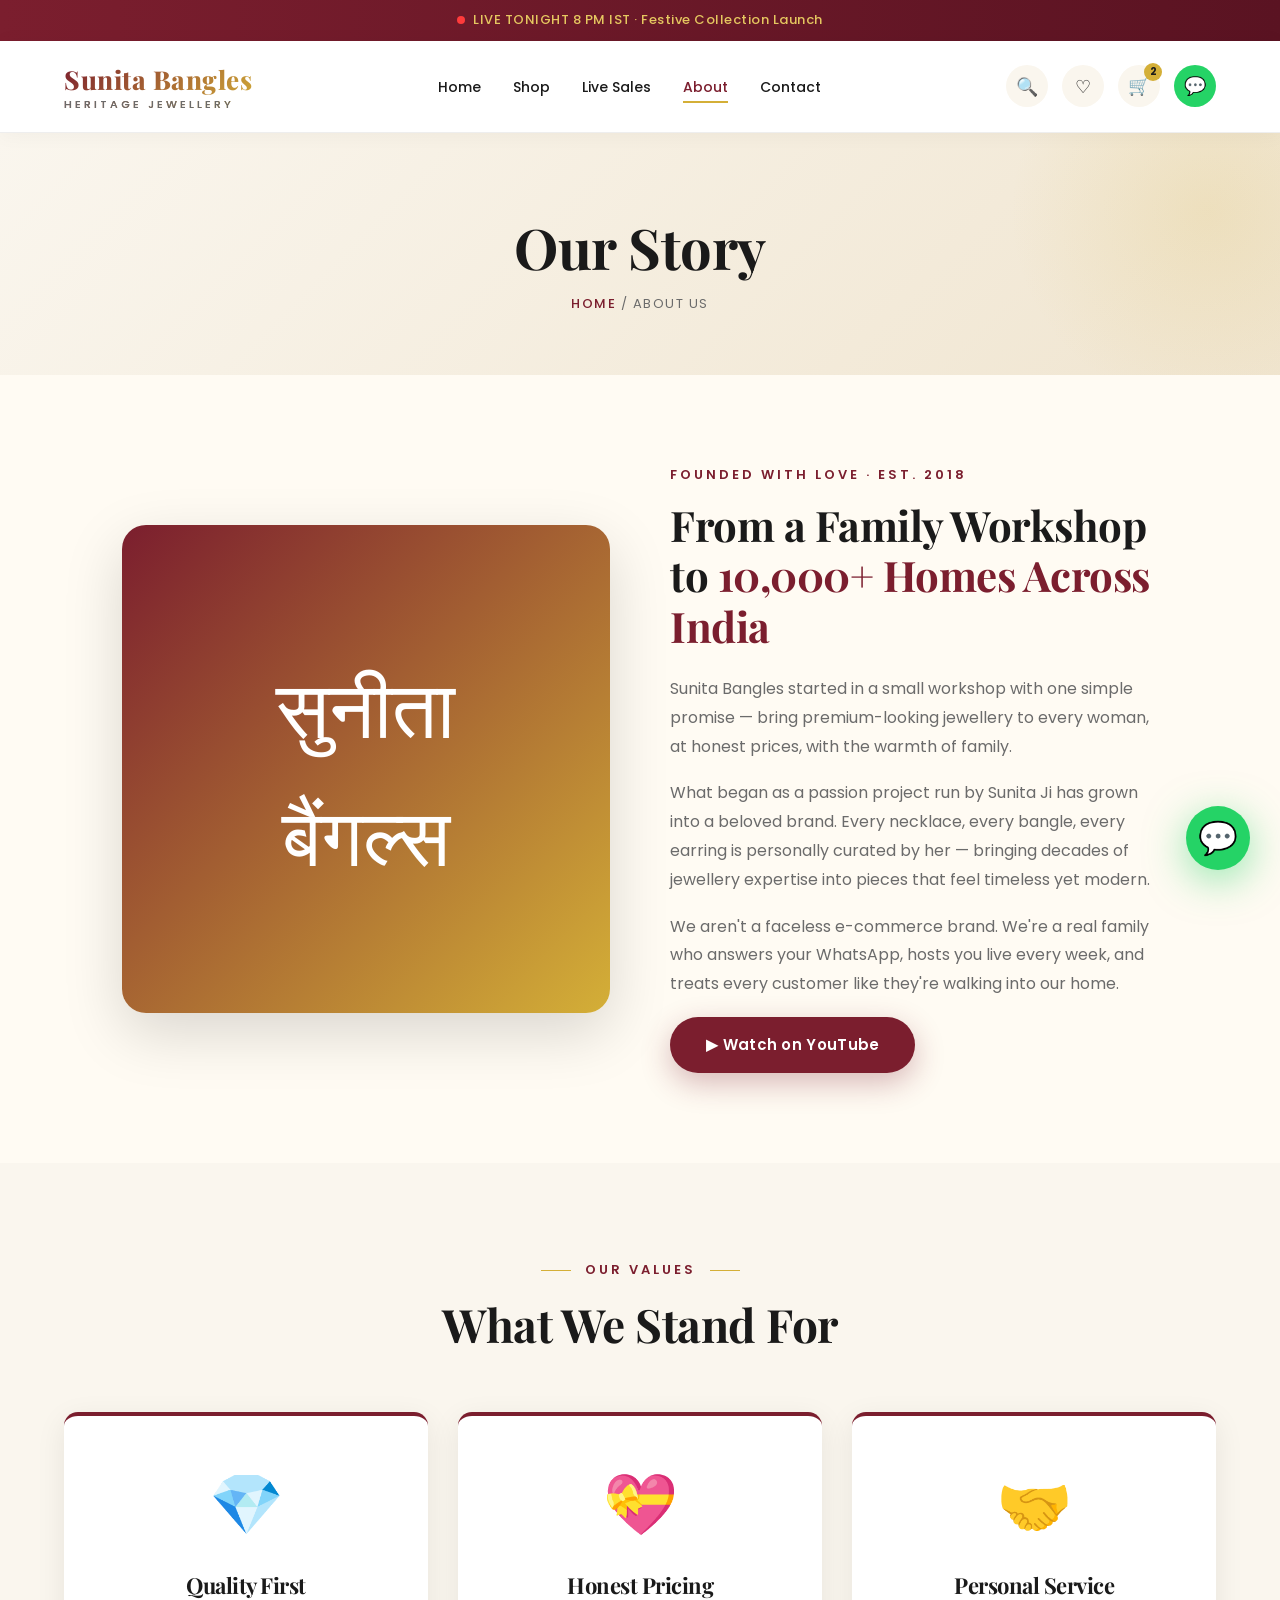
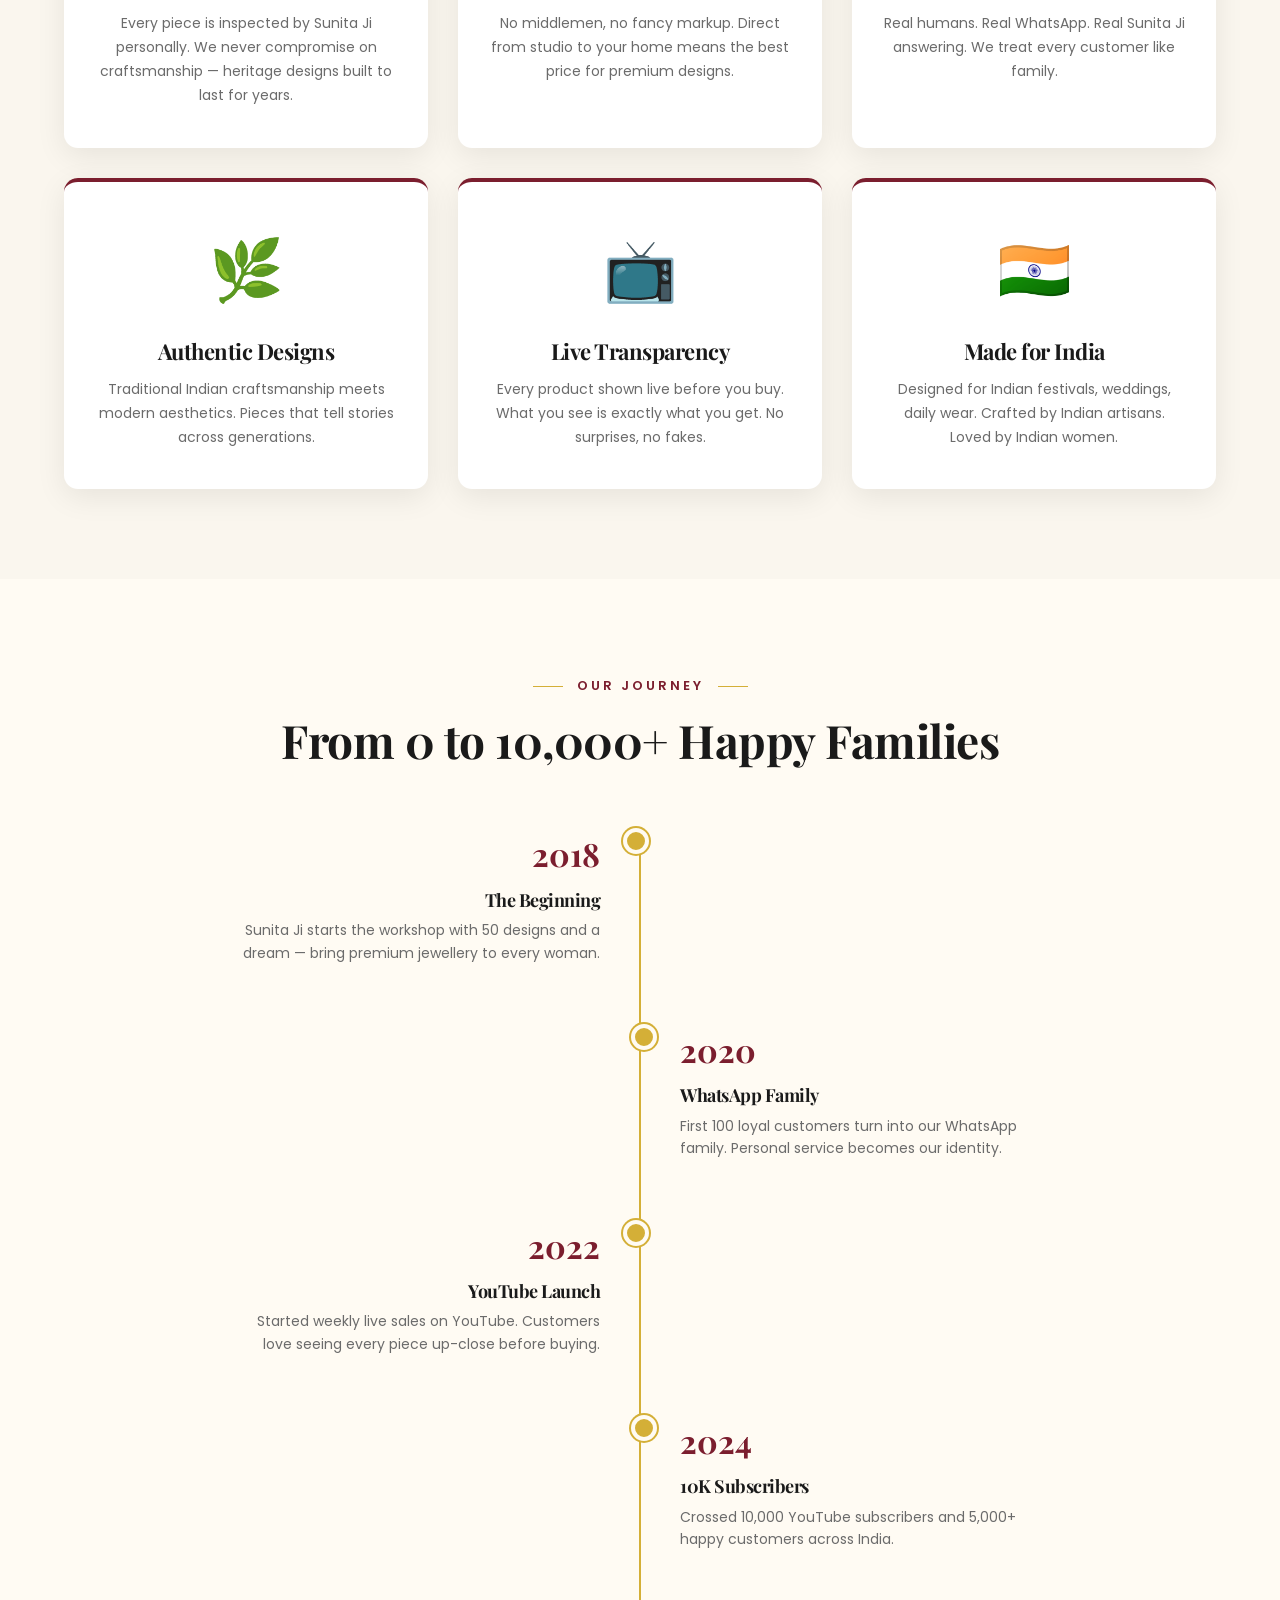
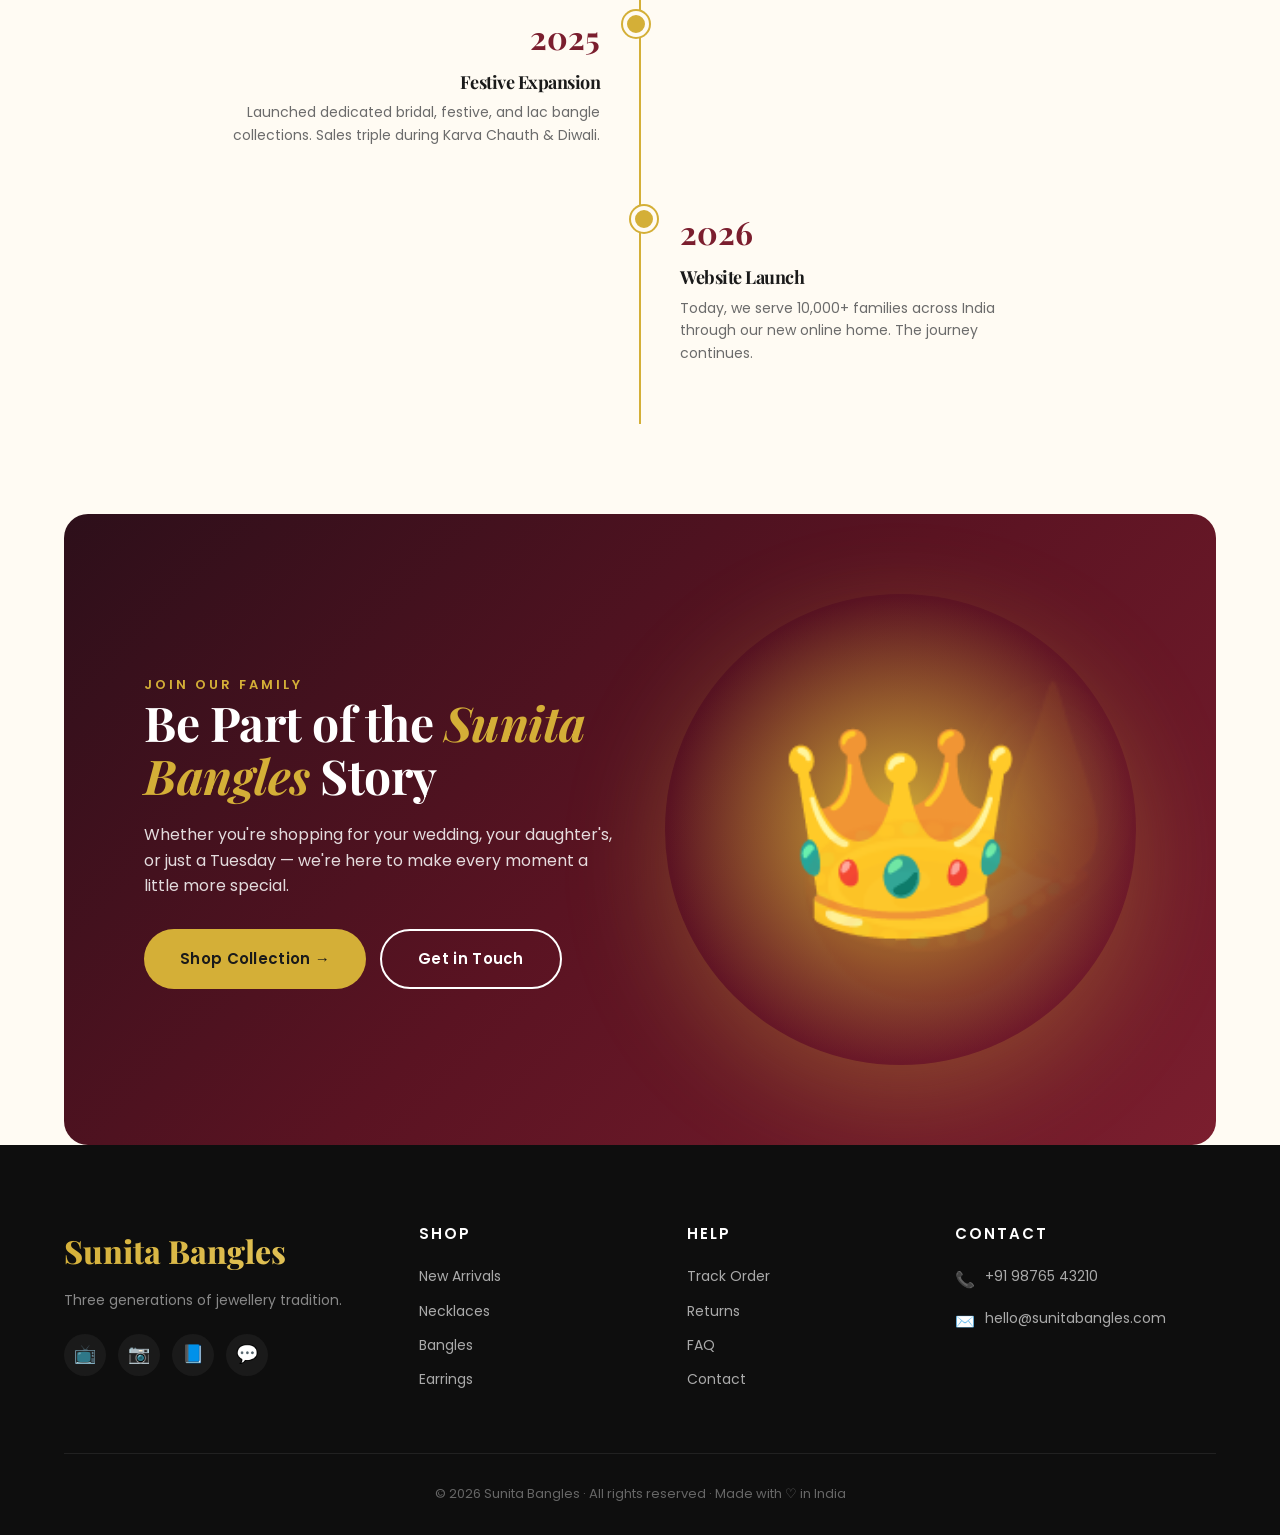
==== about.html @ 9c7f65fa "Full multi-page e-commerce site: Home, Shop, Product, Live, About, Contact, Cart" ====
<!DOCTYPE html>
<html lang="en">
<head>
<meta charset="UTF-8" /><meta name="viewport" content="width=device-width, initial-scale=1.0" />
<title>About Us — Sunita Bangles</title>
<link rel="preconnect" href="https://fonts.googleapis.com"><link rel="preconnect" href="https://fonts.gstatic.com" crossorigin>
<link href="https://fonts.googleapis.com/css2?family=Playfair+Display:wght@500;600;700;800&family=Poppins:wght@300;400;500;600;700&family=Noto+Sans+Devanagari:wght@400;600;700&display=swap" rel="stylesheet">
<link rel="stylesheet" href="css/style.css"><link rel="stylesheet" href="css/pages.css">
</head>
<body>

<div class="announcement"><span class="dot"></span>LIVE TONIGHT 8 PM IST · Festive Collection Launch</div>

<header>
  <a href="index.html" class="logo">Sunita Bangles<span>HERITAGE JEWELLERY</span></a>
  <nav><ul><li><a href="index.html">Home</a></li><li><a href="shop.html">Shop</a></li><li><a href="live.html">Live Sales</a></li><li><a href="about.html" class="active">About</a></li><li><a href="contact.html">Contact</a></li></ul></nav>
  <div class="header-actions"><button class="icon-btn">🔍</button><button class="icon-btn">♡</button><a href="cart.html" class="icon-btn">🛒<span class="cart-badge">2</span></a><a href="https://wa.me/919876543210" class="icon-btn whatsapp-btn">💬</a><button class="mobile-toggle icon-btn">☰</button></div>
</header>

<div class="page-header">
  <h1>Our Story</h1>
  <div class="breadcrumb"><a href="index.html">Home</a> / About Us</div>
</div>

<section>
  <div class="about-story">
    <div class="about-img" style="font-family:'Playfair Display',serif;font-size:80px;color:#fff;text-align:center">सुनीता<br>बैंगल्स</div>
    <div class="about-content">
      <span class="label" style="color:var(--maroon);font-size:13px;font-weight:600;letter-spacing:3px;text-transform:uppercase;display:block;margin-bottom:14px">Founded with love · Est. 2018</span>
      <h2>From a Family Workshop to <span>10,000+ Homes Across India</span></h2>
      <p>Sunita Bangles started in a small workshop with one simple promise — bring premium-looking jewellery to every woman, at honest prices, with the warmth of family.</p>
      <p>What began as a passion project run by Sunita Ji has grown into a beloved brand. Every necklace, every bangle, every earring is personally curated by her — bringing decades of jewellery expertise into pieces that feel timeless yet modern.</p>
      <p>We aren't a faceless e-commerce brand. We're a real family who answers your WhatsApp, hosts you live every week, and treats every customer like they're walking into our home.</p>
      <a href="https://www.youtube.com/@SunitaBangles" target="_blank" class="btn btn-primary">▶ Watch on YouTube</a>
    </div>
  </div>
</section>

<section class="trust">
  <div class="section-header"><span class="label">Our Values</span><h2>What We Stand For</h2></div>
  <div class="values-grid">
    <div class="value-card"><div class="icon">💎</div><h3>Quality First</h3><p>Every piece is inspected by Sunita Ji personally. We never compromise on craftsmanship — heritage designs built to last for years.</p></div>
    <div class="value-card"><div class="icon">💝</div><h3>Honest Pricing</h3><p>No middlemen, no fancy markup. Direct from studio to your home means the best price for premium designs.</p></div>
    <div class="value-card"><div class="icon">🤝</div><h3>Personal Service</h3><p>Real humans. Real WhatsApp. Real Sunita Ji answering. We treat every customer like family.</p></div>
    <div class="value-card"><div class="icon">🌿</div><h3>Authentic Designs</h3><p>Traditional Indian craftsmanship meets modern aesthetics. Pieces that tell stories across generations.</p></div>
    <div class="value-card"><div class="icon">📺</div><h3>Live Transparency</h3><p>Every product shown live before you buy. What you see is exactly what you get. No surprises, no fakes.</p></div>
    <div class="value-card"><div class="icon">🇮🇳</div><h3>Made for India</h3><p>Designed for Indian festivals, weddings, daily wear. Crafted by Indian artisans. Loved by Indian women.</p></div>
  </div>
</section>

<section>
  <div class="section-header"><span class="label">Our Journey</span><h2>From 0 to 10,000+ Happy Families</h2></div>
  <div class="timeline">
    <div class="timeline-item"><div class="year">2018</div><h4>The Beginning</h4><p>Sunita Ji starts the workshop with 50 designs and a dream — bring premium jewellery to every woman.</p></div>
    <div class="timeline-item"><div class="year">2020</div><h4>WhatsApp Family</h4><p>First 100 loyal customers turn into our WhatsApp family. Personal service becomes our identity.</p></div>
    <div class="timeline-item"><div class="year">2022</div><h4>YouTube Launch</h4><p>Started weekly live sales on YouTube. Customers love seeing every piece up-close before buying.</p></div>
    <div class="timeline-item"><div class="year">2024</div><h4>10K Subscribers</h4><p>Crossed 10,000 YouTube subscribers and 5,000+ happy customers across India.</p></div>
    <div class="timeline-item"><div class="year">2025</div><h4>Festive Expansion</h4><p>Launched dedicated bridal, festive, and lac bangle collections. Sales triple during Karva Chauth & Diwali.</p></div>
    <div class="timeline-item"><div class="year">2026</div><h4>Website Launch</h4><p>Today, we serve 10,000+ families across India through our new online home. The journey continues.</p></div>
  </div>
</section>

<section class="festive">
  <div class="festive-wrap">
    <div>
      <span class="label">Join Our Family</span>
      <h2>Be Part of the <span>Sunita Bangles</span> Story</h2>
      <p>Whether you're shopping for your wedding, your daughter's, or just a Tuesday — we're here to make every moment a little more special.</p>
      <div style="display:flex;gap:14px;flex-wrap:wrap"><a href="shop.html" class="btn btn-gold">Shop Collection →</a><a href="contact.html" class="btn btn-secondary" style="background:transparent;color:#fff;border-color:#fff">Get in Touch</a></div>
    </div>
    <div class="festive-image">👑</div>
  </div>
</section>

<footer>
  <div class="footer-grid">
    <div class="footer-brand"><div class="logo-foot">Sunita Bangles</div><p>Three generations of jewellery tradition.</p><div class="social"><a href="https://www.youtube.com/@SunitaBangles">📺</a><a href="#">📷</a><a href="#">📘</a><a href="https://wa.me/919876543210">💬</a></div></div>
    <div><h4>Shop</h4><ul><li><a href="shop.html">New Arrivals</a></li><li><a href="shop.html">Necklaces</a></li><li><a href="shop.html">Bangles</a></li><li><a href="shop.html">Earrings</a></li></ul></div>
    <div><h4>Help</h4><ul><li><a href="#">Track Order</a></li><li><a href="#">Returns</a></li><li><a href="#">FAQ</a></li><li><a href="contact.html">Contact</a></li></ul></div>
    <div><h4>Contact</h4><div class="contact-info"><span class="icon">📞</span><span>+91 98765 43210</span></div><div class="contact-info"><span class="icon">✉️</span><span>hello@sunitabangles.com</span></div></div>
  </div>
  <div class="footer-bottom">© 2026 Sunita Bangles · All rights reserved · Made with ♡ in India</div>
</footer>

<a href="https://wa.me/919876543210" class="float-wa">💬</a>
<script src="js/main.js"></script>
</body>
</html>
---- css/style.css ----
:root{--maroon:#7B1E2E;--maroon-dark:#5A1322;--gold:#D4AF37;--gold-light:#E5C760;--cream:#FAF6EE;--ivory:#FFFBF3;--charcoal:#1A1A1A;--gray:#6B6B6B;--green:#2D5016;--white:#fff;--shadow:0 8px 30px rgba(0,0,0,.08);--shadow-lg:0 20px 60px rgba(0,0,0,.15);--radius:14px;--transition:all .35s cubic-bezier(.4,0,.2,1);}
*{margin:0;padding:0;box-sizing:border-box}
html{scroll-behavior:smooth}
body{font-family:'Poppins',sans-serif;color:var(--charcoal);background:var(--ivory);line-height:1.6;overflow-x:hidden}
h1,h2,h3,h4{font-family:'Playfair Display',serif;font-weight:700;letter-spacing:-.5px;line-height:1.2}
img{max-width:100%;display:block}
a{text-decoration:none;color:inherit}
button{cursor:pointer;font-family:inherit;border:none;background:none}
input,select,textarea{font-family:inherit;font-size:14px}

/* ANNOUNCEMENT */
.announcement{background:linear-gradient(90deg,var(--maroon),var(--maroon-dark));color:var(--gold-light);text-align:center;padding:10px 20px;font-size:13px;letter-spacing:.5px;font-weight:500}
.announcement .dot{display:inline-block;width:8px;height:8px;background:#ff3b3b;border-radius:50%;margin-right:8px;animation:pulse 1.5s infinite}
@keyframes pulse{0%,100%{opacity:1;transform:scale(1)}50%{opacity:.5;transform:scale(1.3)}}

/* HEADER */
header{position:sticky;top:0;z-index:100;background:var(--white);border-bottom:1px solid #eee;padding:18px 5%;display:flex;align-items:center;justify-content:space-between;box-shadow:0 2px 20px rgba(0,0,0,.04)}
.logo{font-family:'Playfair Display',serif;font-size:26px;font-weight:800;background:linear-gradient(135deg,var(--maroon),var(--gold));-webkit-background-clip:text;-webkit-text-fill-color:transparent;background-clip:text;letter-spacing:.5px}
.logo span{font-size:11px;font-family:'Poppins',sans-serif;font-weight:500;color:var(--gray);display:block;letter-spacing:3px;margin-top:-4px;-webkit-text-fill-color:var(--gray)}
nav ul{display:flex;list-style:none;gap:32px}
nav a{font-size:14px;font-weight:500;color:var(--charcoal);position:relative;padding:6px 0;transition:var(--transition)}
nav a:hover,nav a.active{color:var(--maroon)}
nav a::after{content:'';position:absolute;bottom:0;left:0;width:0;height:2px;background:var(--gold);transition:var(--transition)}
nav a:hover::after,nav a.active::after{width:100%}
.header-actions{display:flex;align-items:center;gap:14px}
.icon-btn{width:42px;height:42px;display:flex;align-items:center;justify-content:center;background:var(--cream);border-radius:50%;transition:var(--transition);font-size:18px;position:relative;color:var(--charcoal)}
.icon-btn:hover{background:var(--maroon);color:var(--white);transform:translateY(-2px)}
.cart-badge{position:absolute;top:-2px;right:-2px;background:var(--gold);color:var(--charcoal);font-size:10px;font-weight:700;width:18px;height:18px;border-radius:50%;display:flex;align-items:center;justify-content:center}
.whatsapp-btn{background:#25D366;color:var(--white)}
.whatsapp-btn:hover{background:#1da851}
.mobile-toggle{display:none;font-size:24px}

/* BUTTONS */
.btn{display:inline-flex;align-items:center;gap:10px;padding:16px 36px;font-weight:600;font-size:15px;border-radius:50px;transition:var(--transition);letter-spacing:.3px}
.btn-primary{background:var(--maroon);color:var(--white);box-shadow:0 10px 30px rgba(123,30,46,.3)}
.btn-primary:hover{background:var(--maroon-dark);transform:translateY(-3px);box-shadow:0 15px 40px rgba(123,30,46,.4)}
.btn-secondary{background:var(--white);color:var(--charcoal);border:2px solid var(--charcoal)}
.btn-secondary:hover{background:var(--charcoal);color:var(--white);transform:translateY(-3px)}
.btn-gold{background:var(--gold);color:var(--charcoal)}
.btn-gold:hover{background:var(--gold-light);transform:translateY(-3px)}
.btn-sm{padding:10px 22px;font-size:13px}

/* SECTIONS */
section{padding:90px 5%}
.section-header{text-align:center;margin-bottom:60px}
.section-header .label{color:var(--maroon);font-size:13px;font-weight:600;letter-spacing:3px;text-transform:uppercase;margin-bottom:16px;display:inline-flex;align-items:center;gap:14px}
.section-header .label::before,.section-header .label::after{content:'';width:30px;height:1px;background:var(--gold)}
.section-header h2{font-size:clamp(32px,4vw,46px);margin-bottom:14px}
.section-header p{font-size:16px;color:var(--gray);max-width:600px;margin:0 auto}

/* PAGE HEADER (inner pages) */
.page-header{background:linear-gradient(135deg,var(--cream),#F0E5D0);padding:80px 5% 60px;text-align:center;position:relative;overflow:hidden}
.page-header::before{content:'';position:absolute;top:-50%;right:-10%;width:400px;height:400px;background:radial-gradient(circle,rgba(212,175,55,.15),transparent 70%);border-radius:50%}
.page-header h1{font-size:clamp(36px,5vw,56px);margin-bottom:14px;position:relative;z-index:2}
.breadcrumb{font-size:13px;color:var(--gray);letter-spacing:1.5px;text-transform:uppercase;position:relative;z-index:2}
.breadcrumb a{color:var(--maroon);font-weight:500}
.breadcrumb a:hover{text-decoration:underline}

/* PRODUCT CARDS */
.products-grid{display:grid;grid-template-columns:repeat(4,1fr);gap:30px;max-width:1400px;margin:0 auto}
.product-card{background:var(--white);border-radius:var(--radius);overflow:hidden;transition:var(--transition);box-shadow:var(--shadow);position:relative}
.product-card:hover{transform:translateY(-10px);box-shadow:var(--shadow-lg)}
.product-img{aspect-ratio:1;background:linear-gradient(135deg,#F5E6D3,#E8D4B5);position:relative;display:flex;align-items:center;justify-content:center;overflow:hidden}
.product-img img{width:100%;height:100%;object-fit:cover;transition:var(--transition)}
.product-card:hover .product-img img{transform:scale(1.08)}
.product-img::before{content:'💎';font-size:80px;opacity:.3;position:absolute}
.badge-tag{position:absolute;top:14px;left:14px;background:var(--maroon);color:var(--white);padding:5px 12px;border-radius:50px;font-size:11px;font-weight:700;letter-spacing:1px;text-transform:uppercase;z-index:2}
.badge-tag.new{background:var(--green)}
.badge-tag.live{background:#ff3b3b;animation:pulse 2s infinite}
.badge-tag.bestseller{background:var(--gold);color:var(--charcoal)}
.wishlist{position:absolute;top:14px;right:14px;width:38px;height:38px;background:var(--white);border-radius:50%;display:flex;align-items:center;justify-content:center;cursor:pointer;transition:var(--transition);font-size:18px;z-index:2}
.wishlist:hover{background:var(--maroon);color:var(--white)}
.product-info{padding:22px}
.product-info .cat{font-size:11px;color:var(--gray);letter-spacing:2px;text-transform:uppercase;margin-bottom:8px}
.product-info h3{font-size:18px;margin-bottom:10px;font-family:'Poppins',sans-serif;font-weight:600}
.stars{color:var(--gold);font-size:13px;margin-bottom:12px}
.stars .reviews{color:var(--gray);font-size:12px;margin-left:6px}
.price-row{display:flex;align-items:center;justify-content:space-between}
.price{font-family:'Playfair Display',serif;font-size:22px;font-weight:700;color:var(--maroon)}
.price .old{font-size:14px;color:var(--gray);text-decoration:line-through;margin-left:8px;font-weight:400}
.add-cart{width:42px;height:42px;background:var(--charcoal);color:var(--white);border-radius:50%;display:flex;align-items:center;justify-content:center;cursor:pointer;transition:var(--transition);font-size:18px}
.add-cart:hover{background:var(--maroon);transform:rotate(90deg)}

/* FOOTER */
footer{background:#0e0e0e;color:#aaa;padding:80px 5% 30px}
.footer-grid{display:grid;grid-template-columns:1.4fr 1fr 1fr 1.2fr;gap:50px;max-width:1300px;margin:0 auto 50px}
.footer-grid h4{color:var(--white);font-family:'Poppins',sans-serif;font-size:15px;font-weight:600;letter-spacing:2px;text-transform:uppercase;margin-bottom:22px}
.footer-grid ul{list-style:none}
.footer-grid li{margin-bottom:12px;font-size:14px}
.footer-grid a{transition:var(--transition);color:#aaa}
.footer-grid a:hover{color:var(--gold)}
.footer-brand .logo-foot{font-family:'Playfair Display',serif;font-size:32px;font-weight:800;background:linear-gradient(135deg,var(--gold),var(--gold-light));-webkit-background-clip:text;-webkit-text-fill-color:transparent;margin-bottom:12px}
.footer-brand p{font-size:14px;color:#888;margin-bottom:20px;line-height:1.8}
.social{display:flex;gap:12px}
.social a{width:42px;height:42px;background:rgba(255,255,255,.05);border-radius:50%;display:flex;align-items:center;justify-content:center;font-size:18px;color:var(--white);transition:var(--transition)}
.social a:hover{background:var(--gold);color:var(--charcoal);transform:translateY(-3px)}
.contact-info{display:flex;align-items:flex-start;gap:10px;margin-bottom:14px;font-size:14px}
.contact-info .icon{color:var(--gold);font-size:16px;margin-top:2px}
.footer-bottom{border-top:1px solid rgba(255,255,255,.08);padding-top:30px;text-align:center;font-size:13px;color:#666}

/* FLOATING WA */
.float-wa{position:fixed;bottom:30px;right:30px;z-index:99;width:64px;height:64px;background:#25D366;border-radius:50%;display:flex;align-items:center;justify-content:center;color:var(--white);font-size:32px;box-shadow:0 10px 40px rgba(37,211,102,.5);transition:var(--transition);animation:bounce 2s ease-in-out infinite;text-decoration:none}
@keyframes bounce{0%,100%{transform:translateY(0)}50%{transform:translateY(-8px)}}
.float-wa:hover{transform:scale(1.1);background:#1da851}

/* FORMS */
.form-group{margin-bottom:20px}
.form-group label{display:block;font-size:13px;font-weight:600;color:var(--charcoal);margin-bottom:8px;letter-spacing:.5px}
.form-control{width:100%;padding:14px 20px;border:1px solid #e0e0e0;border-radius:10px;background:var(--white);outline:none;transition:var(--transition);font-size:14px}
.form-control:focus{border-color:var(--maroon);box-shadow:0 0 0 4px rgba(123,30,46,.1)}
textarea.form-control{resize:vertical;min-height:120px;font-family:inherit}

/* RESPONSIVE */
@media(max-width:1024px){
  nav{display:none}
  .mobile-toggle{display:block}
  .products-grid{grid-template-columns:repeat(2,1fr)}
  .footer-grid{grid-template-columns:repeat(2,1fr)}
}
@media(max-width:600px){
  section{padding:60px 5%}
  .products-grid{grid-template-columns:1fr}
  .footer-grid{grid-template-columns:1fr}
  .float-wa{width:54px;height:54px;font-size:26px;bottom:20px;right:20px}
  .btn{padding:14px 28px;font-size:14px}
  .header-actions .icon-btn:nth-child(1),.header-actions .icon-btn:nth-child(2){display:none}
}
---- css/pages.css ----
/* HOME HERO */
.hero{position:relative;min-height:88vh;display:flex;align-items:center;background:linear-gradient(135deg,#FAF6EE,#F0E5D0);overflow:hidden;padding:60px 5%}
.hero::before{content:'';position:absolute;top:-50%;right:-20%;width:600px;height:600px;background:radial-gradient(circle,rgba(212,175,55,.15),transparent 70%);border-radius:50%}
.hero::after{content:'';position:absolute;bottom:-30%;left:-10%;width:500px;height:500px;background:radial-gradient(circle,rgba(123,30,46,.1),transparent 70%);border-radius:50%}
.hero-grid{display:grid;grid-template-columns:1.1fr 1fr;gap:60px;align-items:center;max-width:1400px;margin:0 auto;width:100%;position:relative;z-index:2}
.hero-content .tag{display:inline-flex;align-items:center;gap:8px;background:rgba(212,175,55,.15);color:var(--maroon);padding:8px 18px;border-radius:50px;font-size:12px;font-weight:600;letter-spacing:1.5px;text-transform:uppercase;margin-bottom:24px}
.hero-content h1{font-size:clamp(40px,5.5vw,68px);margin-bottom:24px;color:var(--charcoal)}
.hero-content h1 em{font-style:italic;color:var(--maroon);font-weight:700}
.hero-content p{font-size:18px;color:var(--gray);margin-bottom:36px;max-width:520px}
.hero-cta{display:flex;gap:16px;flex-wrap:wrap}
.hero-stats{display:flex;gap:40px;margin-top:48px;padding-top:36px;border-top:1px solid rgba(0,0,0,.1)}
.stat-num{font-family:'Playfair Display',serif;font-size:32px;font-weight:700;color:var(--maroon)}
.stat-label{font-size:12px;color:var(--gray);text-transform:uppercase;letter-spacing:1.5px;margin-top:4px}
.hero-image-wrap{position:relative;display:flex;align-items:center;justify-content:center}
.hero-image{width:100%;max-width:520px;aspect-ratio:4/5;border-radius:300px 300px 30px 30px;background:linear-gradient(135deg,var(--maroon),var(--maroon-dark));position:relative;overflow:hidden;box-shadow:0 30px 80px rgba(123,30,46,.4);display:flex;align-items:center;justify-content:center}
.hero-image::before{content:'💎';font-size:180px;opacity:.15;position:absolute}
.hero-image::after{content:'सुनीता बैंगल्स';font-family:'Noto Sans Devanagari',serif;font-size:42px;font-weight:700;color:var(--gold);text-align:center;position:relative;z-index:2;text-shadow:0 4px 20px rgba(0,0,0,.3)}
.floating-badge{position:absolute;background:var(--white);padding:18px 24px;border-radius:16px;box-shadow:var(--shadow-lg);display:flex;align-items:center;gap:12px;animation:float 3s ease-in-out infinite}
.floating-badge.top-right{top:30px;right:-20px}
.floating-badge.bot-left{bottom:60px;left:-30px;animation-delay:1.5s}
@keyframes float{0%,100%{transform:translateY(0)}50%{transform:translateY(-12px)}}
.floating-badge .icon{width:42px;height:42px;background:var(--gold);border-radius:50%;display:flex;align-items:center;justify-content:center;font-size:20px}
.floating-badge .text{font-size:13px;font-weight:600}
.floating-badge .text small{display:block;font-weight:400;color:var(--gray);font-size:11px}

/* LIVE BANNER */
.live-banner{background:linear-gradient(90deg,#1a1a1a,var(--maroon));color:var(--white);padding:40px 5%;display:flex;align-items:center;justify-content:space-between;flex-wrap:wrap;gap:24px}
.live-banner .left{display:flex;align-items:center;gap:24px;flex-wrap:wrap}
.live-pill{background:#ff3b3b;color:var(--white);padding:8px 18px;border-radius:50px;font-size:13px;font-weight:700;letter-spacing:2px;text-transform:uppercase;display:inline-flex;align-items:center;gap:8px}
.live-pill::before{content:'';width:8px;height:8px;background:var(--white);border-radius:50%;animation:pulse 1s infinite}
.live-banner h3{font-size:24px;font-weight:600}
.live-banner h3 span{color:var(--gold)}

/* CATEGORIES */
.categories{background:var(--cream)}
.cat-grid{display:grid;grid-template-columns:repeat(4,1fr);gap:24px;max-width:1400px;margin:0 auto}
.cat-card{position:relative;aspect-ratio:1;background:linear-gradient(135deg,var(--maroon),var(--maroon-dark));border-radius:var(--radius);display:flex;align-items:flex-end;padding:24px;color:var(--white);overflow:hidden;cursor:pointer;transition:var(--transition);box-shadow:var(--shadow)}
.cat-card:nth-child(2){background:linear-gradient(135deg,#5C3A1A,#3F2810)}
.cat-card:nth-child(3){background:linear-gradient(135deg,#2D5016,#1E3A0F)}
.cat-card:nth-child(4){background:linear-gradient(135deg,#B8860B,#8B6914)}
.cat-card:nth-child(5){background:linear-gradient(135deg,#4A0E4E,#2D0830)}
.cat-card:nth-child(6){background:linear-gradient(135deg,#1F4E5F,#0E2F3D)}
.cat-card:nth-child(7){background:linear-gradient(135deg,#8B2C3D,#5C1B26)}
.cat-card:nth-child(8){background:linear-gradient(135deg,#1A1A1A,#000)}
.cat-card::before{content:'';position:absolute;inset:0;background:radial-gradient(circle at 70% 30%,rgba(212,175,55,.3),transparent 60%)}
.cat-card .emoji{position:absolute;top:20px;right:24px;font-size:42px;opacity:.85}
.cat-card h3{font-size:22px;position:relative;z-index:2;margin-bottom:6px}
.cat-card .count{font-size:13px;opacity:.8;position:relative;z-index:2}
.cat-card:hover{transform:translateY(-8px);box-shadow:var(--shadow-lg)}

/* FESTIVE */
.festive{background:linear-gradient(135deg,#2D0F1A,#5A1322 50%,#7B1E2E);color:var(--white);position:relative;overflow:hidden;padding:0;margin:0 5%;border-radius:24px}
.festive-wrap{display:grid;grid-template-columns:1fr 1fr;align-items:center;padding:80px;gap:50px}
.festive::before{content:'🪔';position:absolute;font-size:300px;opacity:.06;top:50%;right:5%;transform:translateY(-50%)}
.festive .label{color:var(--gold);font-size:13px;font-weight:600;letter-spacing:3px;text-transform:uppercase;margin-bottom:18px}
.festive h2{font-size:48px;line-height:1.1;margin-bottom:20px}
.festive h2 span{color:var(--gold);font-style:italic}
.festive p{font-size:16px;opacity:.85;margin-bottom:30px;max-width:480px}
.festive-image{aspect-ratio:1;background:radial-gradient(circle,var(--gold),transparent 70%);border-radius:50%;display:flex;align-items:center;justify-content:center;font-size:200px;box-shadow:0 30px 100px rgba(212,175,55,.3)}

/* TRUST */
.trust{background:var(--cream)}
.trust-grid{display:grid;grid-template-columns:repeat(4,1fr);gap:30px;max-width:1300px;margin:0 auto}
.trust-card{background:var(--white);padding:36px 24px;text-align:center;border-radius:var(--radius);transition:var(--transition)}
.trust-card:hover{transform:translateY(-5px);box-shadow:var(--shadow)}
.trust-card .icon{width:72px;height:72px;background:linear-gradient(135deg,var(--gold-light),var(--gold));border-radius:50%;margin:0 auto 20px;display:flex;align-items:center;justify-content:center;font-size:32px;box-shadow:0 10px 30px rgba(212,175,55,.3)}
.trust-card h4{font-size:18px;margin-bottom:8px;font-family:'Poppins',sans-serif;font-weight:600}
.trust-card p{font-size:14px;color:var(--gray)}

/* SUNITA */
.sunita-section{background:var(--ivory)}
.sunita-wrap{display:grid;grid-template-columns:1fr 1.2fr;gap:60px;align-items:center;max-width:1300px;margin:0 auto}
.sunita-img{aspect-ratio:4/5;border-radius:24px;background:linear-gradient(135deg,#FDE9C3,#E8C77A);display:flex;align-items:center;justify-content:center;box-shadow:var(--shadow-lg);position:relative}
.sunita-img::after{content:'👵🏽';font-size:200px}
.youtube-badge{position:absolute;bottom:-20px;left:50%;transform:translateX(-50%);background:var(--white);padding:14px 24px;border-radius:50px;box-shadow:var(--shadow);display:flex;align-items:center;gap:10px;font-weight:600;font-size:14px;white-space:nowrap}
.yt-icon{background:#ff0000;color:#fff;padding:6px 10px;border-radius:6px;font-size:11px;font-weight:700}
.sunita-content .label{color:var(--maroon);font-size:13px;font-weight:600;letter-spacing:3px;text-transform:uppercase;margin-bottom:18px}
.sunita-content h2{font-size:42px;margin-bottom:24px;line-height:1.2}
.sunita-content p{font-size:16px;color:var(--gray);margin-bottom:18px;line-height:1.8}
.sunita-content .quote{font-style:italic;color:var(--maroon);font-family:'Playfair Display',serif;font-size:20px;padding-left:20px;border-left:3px solid var(--gold);margin:24px 0}

/* TESTIMONIALS */
.testimonials{background:linear-gradient(180deg,var(--cream),var(--ivory))}
.testi-grid{display:grid;grid-template-columns:repeat(3,1fr);gap:30px;max-width:1300px;margin:0 auto}
.testi-card{background:var(--white);padding:32px;border-radius:var(--radius);box-shadow:var(--shadow);position:relative}
.testi-card::before{content:'"';position:absolute;top:10px;right:30px;font-family:'Playfair Display',serif;font-size:90px;color:var(--gold);opacity:.3;line-height:1}
.testi-card .stars{margin-bottom:18px;font-size:16px}
.testi-card p{color:var(--charcoal);margin-bottom:24px;font-size:15px;line-height:1.7}
.testi-user{display:flex;align-items:center;gap:14px}
.testi-avatar{width:50px;height:50px;border-radius:50%;background:linear-gradient(135deg,var(--maroon),var(--gold));display:flex;align-items:center;justify-content:center;color:var(--white);font-weight:700;font-size:20px}
.testi-user .name{font-weight:600;font-size:15px}
.testi-user .city{font-size:12px;color:var(--gray)}

/* NEWSLETTER */
.newsletter{background:linear-gradient(135deg,var(--charcoal),#000);color:var(--white);text-align:center}
.newsletter h2{font-size:42px;margin-bottom:16px}
.newsletter h2 span{color:var(--gold)}
.newsletter p{font-size:16px;opacity:.7;margin-bottom:36px;max-width:540px;margin-left:auto;margin-right:auto}
.news-form{display:flex;gap:12px;max-width:520px;margin:0 auto;flex-wrap:wrap;justify-content:center}
.news-form input{flex:1;min-width:240px;padding:16px 24px;border-radius:50px;border:none;font-family:'Poppins',sans-serif;font-size:15px;background:rgba(255,255,255,.08);color:var(--white);border:1px solid rgba(255,255,255,.15);outline:none;transition:var(--transition)}
.news-form input:focus{border-color:var(--gold);background:rgba(255,255,255,.12)}
.news-form input::placeholder{color:rgba(255,255,255,.5)}

/* SHOP */
.shop-wrap{display:grid;grid-template-columns:280px 1fr;gap:40px;max-width:1400px;margin:0 auto;padding:0 5%}
.filters{background:var(--white);padding:30px;border-radius:var(--radius);box-shadow:var(--shadow);height:fit-content;position:sticky;top:100px}
.filter-group{margin-bottom:28px;padding-bottom:24px;border-bottom:1px solid #f0f0f0}
.filter-group:last-child{border-bottom:none;margin-bottom:0;padding-bottom:0}
.filter-group h4{font-family:'Poppins',sans-serif;font-size:14px;font-weight:600;letter-spacing:1.5px;text-transform:uppercase;margin-bottom:18px;color:var(--charcoal)}
.filter-list{list-style:none}
.filter-list li{display:flex;align-items:center;gap:10px;padding:8px 0;font-size:14px;color:var(--gray);cursor:pointer;transition:var(--transition)}
.filter-list li:hover{color:var(--maroon)}
.filter-list .count{margin-left:auto;font-size:12px;background:var(--cream);padding:2px 10px;border-radius:50px}
.shop-main .toolbar{display:flex;align-items:center;justify-content:space-between;margin-bottom:30px;flex-wrap:wrap;gap:16px}
.result-count{font-size:14px;color:var(--gray)}
.result-count strong{color:var(--charcoal)}
.sort-by{display:flex;align-items:center;gap:10px;font-size:14px}
.sort-by select{padding:10px 16px;border:1px solid #e0e0e0;border-radius:10px;background:var(--white);cursor:pointer;font-size:14px}
.shop-grid{display:grid;grid-template-columns:repeat(3,1fr);gap:30px}
.pagination{display:flex;justify-content:center;gap:8px;margin-top:60px}
.pagination a{width:42px;height:42px;display:flex;align-items:center;justify-content:center;background:var(--white);border-radius:50%;font-size:14px;font-weight:600;color:var(--charcoal);transition:var(--transition);box-shadow:var(--shadow)}
.pagination a:hover,.pagination a.active{background:var(--maroon);color:var(--white)}

/* PRODUCT DETAIL */
.product-detail{padding:60px 5%;max-width:1400px;margin:0 auto}
.pd-grid{display:grid;grid-template-columns:1fr 1fr;gap:60px;margin-bottom:80px}
.pd-gallery{display:grid;grid-template-columns:90px 1fr;gap:18px}
.pd-thumbs{display:flex;flex-direction:column;gap:14px}
.pd-thumb{aspect-ratio:1;border-radius:10px;background:linear-gradient(135deg,#F5E6D3,#E8D4B5);cursor:pointer;border:2px solid transparent;transition:var(--transition);display:flex;align-items:center;justify-content:center;font-size:28px;opacity:.7}
.pd-thumb:hover,.pd-thumb.active{border-color:var(--maroon);opacity:1}
.pd-main-img{aspect-ratio:1;background:linear-gradient(135deg,#F5E6D3,#E8D4B5);border-radius:var(--radius);position:relative;display:flex;align-items:center;justify-content:center;font-size:160px}
.pd-info .pd-cat{color:var(--maroon);font-size:13px;font-weight:600;letter-spacing:2px;text-transform:uppercase;margin-bottom:14px}
.pd-info h1{font-size:36px;margin-bottom:18px}
.pd-rating{display:flex;align-items:center;gap:12px;margin-bottom:24px}
.pd-rating .stars{font-size:18px;color:var(--gold)}
.pd-rating .count{font-size:14px;color:var(--gray)}
.pd-price{display:flex;align-items:baseline;gap:16px;margin-bottom:30px}
.pd-price .now{font-family:'Playfair Display',serif;font-size:42px;font-weight:700;color:var(--maroon)}
.pd-price .old{font-size:22px;color:var(--gray);text-decoration:line-through}
.pd-price .save{background:var(--green);color:var(--white);padding:6px 14px;border-radius:50px;font-size:13px;font-weight:600}
.pd-desc{color:var(--gray);font-size:15px;line-height:1.8;margin-bottom:30px}
.pd-specs{background:var(--cream);padding:24px;border-radius:var(--radius);margin-bottom:30px}
.pd-specs h4{font-size:14px;margin-bottom:14px;text-transform:uppercase;letter-spacing:1.5px;font-family:'Poppins',sans-serif}
.spec-row{display:flex;justify-content:space-between;padding:8px 0;font-size:14px}
.spec-row span:first-child{color:var(--gray)}
.spec-row span:last-child{font-weight:600}
.pd-quantity{display:flex;align-items:center;gap:20px;margin-bottom:30px}
.qty-control{display:flex;align-items:center;border:1px solid #e0e0e0;border-radius:50px;overflow:hidden}
.qty-control button{width:42px;height:42px;background:none;font-size:18px;font-weight:600;color:var(--charcoal);transition:var(--transition)}
.qty-control button:hover{background:var(--maroon);color:var(--white)}
.qty-control input{width:50px;text-align:center;border:none;outline:none;font-size:15px;font-weight:600}
.pd-actions{display:flex;gap:14px;margin-bottom:30px;flex-wrap:wrap}
.pd-actions .btn{flex:1;justify-content:center;min-width:160px}
.pd-features{display:grid;grid-template-columns:repeat(2,1fr);gap:16px;padding:24px;background:var(--cream);border-radius:var(--radius)}
.pd-feature{display:flex;align-items:center;gap:12px;font-size:13px}
.pd-feature .icon{font-size:24px}

/* LIVE PAGE */
.live-hero{background:linear-gradient(135deg,#1a1a1a,#000);color:var(--white);padding:80px 5% 60px;text-align:center;position:relative;overflow:hidden}
.live-hero::before{content:'';position:absolute;top:-100px;left:50%;transform:translateX(-50%);width:500px;height:500px;background:radial-gradient(circle,rgba(212,175,55,.2),transparent 70%);border-radius:50%}
.live-hero h1{font-size:clamp(40px,5vw,60px);margin-bottom:14px;position:relative;z-index:2}
.live-hero p{font-size:18px;opacity:.7;max-width:600px;margin:0 auto;position:relative;z-index:2}
.live-status{display:inline-flex;align-items:center;gap:10px;background:#ff3b3b;padding:10px 24px;border-radius:50px;font-weight:600;font-size:14px;letter-spacing:1.5px;text-transform:uppercase;margin-bottom:30px;position:relative;z-index:2;animation:pulse 2s infinite}
.youtube-embed{max-width:1200px;margin:60px auto;padding:0 5%}
.youtube-embed iframe{width:100%;aspect-ratio:16/9;border-radius:var(--radius);box-shadow:var(--shadow-lg);border:none}
.schedule-grid{display:grid;grid-template-columns:repeat(auto-fit,minmax(280px,1fr));gap:24px;max-width:1300px;margin:0 auto}
.schedule-card{background:var(--white);padding:30px;border-radius:var(--radius);box-shadow:var(--shadow);text-align:center;border-top:4px solid var(--gold)}
.schedule-card .day{font-size:14px;color:var(--maroon);font-weight:700;letter-spacing:2px;text-transform:uppercase;margin-bottom:8px}
.schedule-card .date{font-family:'Playfair Display',serif;font-size:48px;font-weight:700;color:var(--charcoal);line-height:1;margin-bottom:8px}
.schedule-card .month{font-size:14px;color:var(--gray);margin-bottom:20px}
.schedule-card .topic{font-size:16px;font-weight:600;margin-bottom:6px}
.schedule-card .time{font-size:13px;color:var(--gray);margin-bottom:20px}

/* ABOUT */
.about-story{display:grid;grid-template-columns:1fr 1fr;gap:60px;align-items:center;max-width:1300px;margin:0 auto;padding:0 5%}
.about-img{aspect-ratio:1;background:linear-gradient(135deg,var(--maroon),var(--gold));border-radius:24px;display:flex;align-items:center;justify-content:center;font-size:200px;box-shadow:var(--shadow-lg)}
.about-content h2{font-size:42px;margin-bottom:24px;line-height:1.2}
.about-content h2 span{color:var(--maroon)}
.about-content p{font-size:16px;color:var(--gray);margin-bottom:18px;line-height:1.8}
.values-grid{display:grid;grid-template-columns:repeat(3,1fr);gap:30px;max-width:1300px;margin:0 auto}
.value-card{background:var(--white);padding:40px 30px;border-radius:var(--radius);text-align:center;box-shadow:var(--shadow);border-top:4px solid var(--maroon)}
.value-card .icon{font-size:60px;margin-bottom:20px}
.value-card h3{font-size:22px;margin-bottom:14px}
.value-card p{font-size:14px;color:var(--gray);line-height:1.7}
.timeline{max-width:900px;margin:60px auto 0;position:relative}
.timeline::before{content:'';position:absolute;left:50%;top:0;bottom:0;width:2px;background:var(--gold);transform:translateX(-50%)}
.timeline-item{position:relative;width:50%;padding:0 40px 60px}
.timeline-item:nth-child(odd){left:0;text-align:right}
.timeline-item:nth-child(even){left:50%}
.timeline-item::before{content:'';position:absolute;top:0;width:18px;height:18px;background:var(--gold);border-radius:50%;border:4px solid var(--ivory);box-shadow:0 0 0 2px var(--gold)}
.timeline-item:nth-child(odd)::before{right:-9px}
.timeline-item:nth-child(even)::before{left:-9px}
.timeline-item .year{font-family:'Playfair Display',serif;font-size:32px;font-weight:700;color:var(--maroon);margin-bottom:10px}
.timeline-item h4{font-size:18px;margin-bottom:8px}
.timeline-item p{font-size:14px;color:var(--gray)}

/* CONTACT */
.contact-grid{display:grid;grid-template-columns:1.2fr 1fr;gap:50px;max-width:1300px;margin:0 auto;padding:0 5%}
.contact-form{background:var(--white);padding:50px;border-radius:var(--radius);box-shadow:var(--shadow)}
.contact-form h2{font-size:32px;margin-bottom:14px}
.contact-form p{color:var(--gray);margin-bottom:30px}
.form-row{display:grid;grid-template-columns:1fr 1fr;gap:16px}
.contact-info-side{display:flex;flex-direction:column;gap:24px}
.info-card{background:linear-gradient(135deg,var(--maroon),var(--maroon-dark));color:var(--white);padding:36px;border-radius:var(--radius);box-shadow:var(--shadow)}
.info-card.gold{background:linear-gradient(135deg,var(--gold),#B8860B);color:var(--charcoal)}
.info-card.dark{background:linear-gradient(135deg,var(--charcoal),#000);color:var(--white)}
.info-card .icon{font-size:36px;margin-bottom:16px}
.info-card h4{font-size:20px;margin-bottom:10px}
.info-card p{font-size:14px;opacity:.85;margin-bottom:4px}
.info-card a{color:inherit;text-decoration:underline}

/* CART */
.cart-wrap{display:grid;grid-template-columns:1.5fr 1fr;gap:40px;max-width:1300px;margin:0 auto;padding:0 5%}
.cart-items{background:var(--white);padding:40px;border-radius:var(--radius);box-shadow:var(--shadow)}
.cart-item{display:grid;grid-template-columns:90px 1fr auto;gap:20px;align-items:center;padding:24px 0;border-bottom:1px solid #f0f0f0}
.cart-item:last-child{border-bottom:none}
.cart-item-img{aspect-ratio:1;background:linear-gradient(135deg,#F5E6D3,#E8D4B5);border-radius:10px;display:flex;align-items:center;justify-content:center;font-size:36px}
.cart-item-info h4{font-size:16px;margin-bottom:6px;font-family:'Poppins',sans-serif;font-weight:600}
.cart-item-info .cat{font-size:12px;color:var(--gray);margin-bottom:10px}
.cart-item-info .item-price{font-family:'Playfair Display',serif;font-size:18px;font-weight:700;color:var(--maroon)}
.cart-item-actions{display:flex;align-items:center;gap:14px}
.remove-btn{background:none;color:var(--gray);font-size:18px;cursor:pointer;transition:var(--transition)}
.remove-btn:hover{color:#ff3b3b}
.cart-summary{background:var(--white);padding:36px;border-radius:var(--radius);box-shadow:var(--shadow);height:fit-content;position:sticky;top:100px}
.cart-summary h3{font-size:24px;margin-bottom:24px}
.sum-row{display:flex;justify-content:space-between;padding:10px 0;font-size:15px}
.sum-row.total{padding-top:16px;border-top:1px solid #f0f0f0;margin-top:10px;font-size:20px;font-weight:700;font-family:'Playfair Display',serif;color:var(--maroon)}
.coupon-row{display:flex;gap:10px;margin:20px 0}
.coupon-row input{flex:1;padding:12px 16px;border:1px solid #e0e0e0;border-radius:50px;outline:none;font-size:13px}
.coupon-row button{padding:12px 22px;background:var(--charcoal);color:var(--white);border-radius:50px;font-weight:600;font-size:13px;transition:var(--transition)}
.coupon-row button:hover{background:var(--maroon)}

/* RESPONSIVE EXTRAS */
@media(max-width:1024px){
  .hero-grid,.sunita-wrap,.festive-wrap,.about-story,.contact-grid,.cart-wrap{grid-template-columns:1fr;gap:40px}
  .hero-stats{display:none}
  .cat-grid,.trust-grid,.testi-grid,.values-grid{grid-template-columns:repeat(2,1fr)}
  .shop-wrap{grid-template-columns:1fr}
  .shop-grid{grid-template-columns:repeat(2,1fr)}
  .pd-grid{grid-template-columns:1fr}
  .festive{margin:0;border-radius:0}
  .festive-wrap{padding:60px 5%}
  .timeline::before{left:20px}
  .timeline-item{width:100%;text-align:left!important;padding:0 0 40px 50px}
  .timeline-item:nth-child(even){left:0}
  .timeline-item::before{left:11px!important;right:auto!important}
}
@media(max-width:600px){
  .hero{min-height:auto;padding:40px 5%}
  .hero-content h1{font-size:38px}
  .cat-grid,.trust-grid,.testi-grid,.values-grid,.shop-grid{grid-template-columns:1fr}
  .live-banner{flex-direction:column;text-align:center}
  .news-form{flex-direction:column}
  .news-form input{width:100%}
  .pd-gallery{grid-template-columns:1fr}
  .pd-thumbs{flex-direction:row;overflow-x:auto}
  .pd-thumb{min-width:70px}
  .form-row{grid-template-columns:1fr}
}
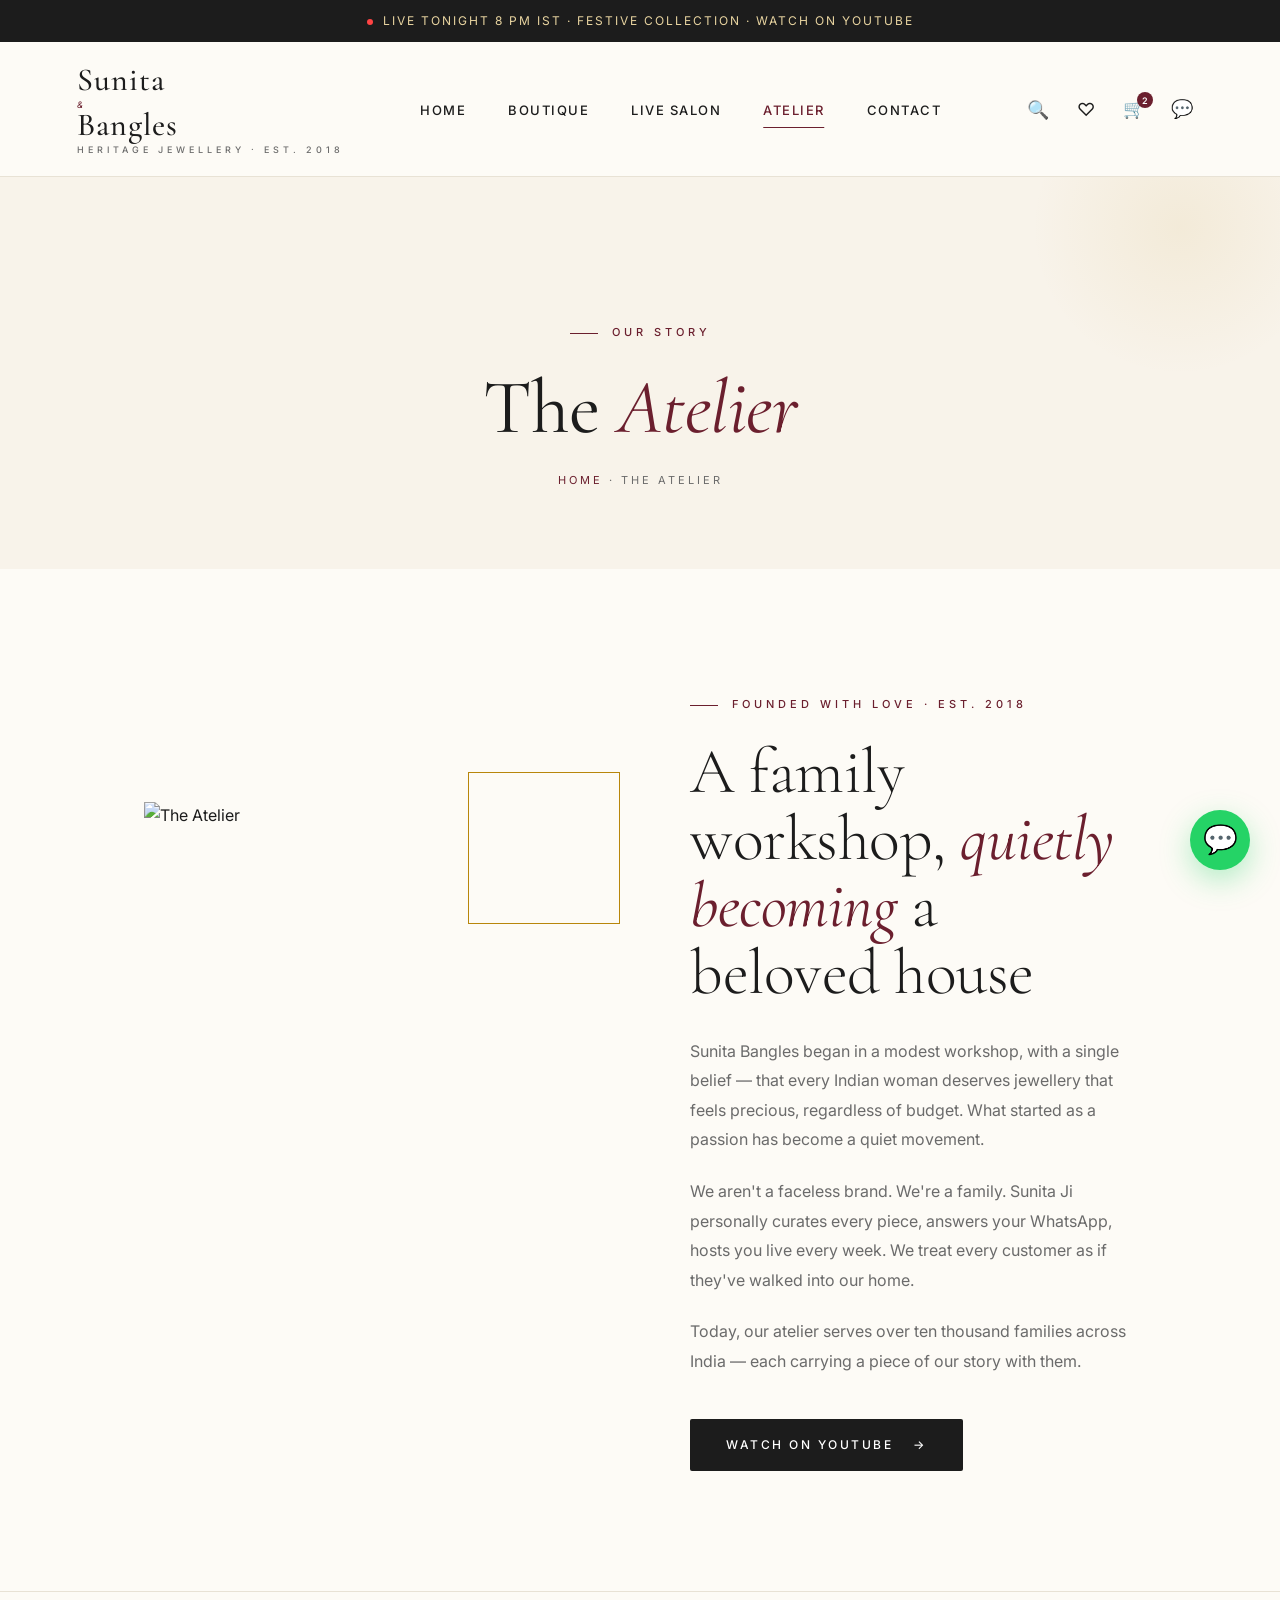
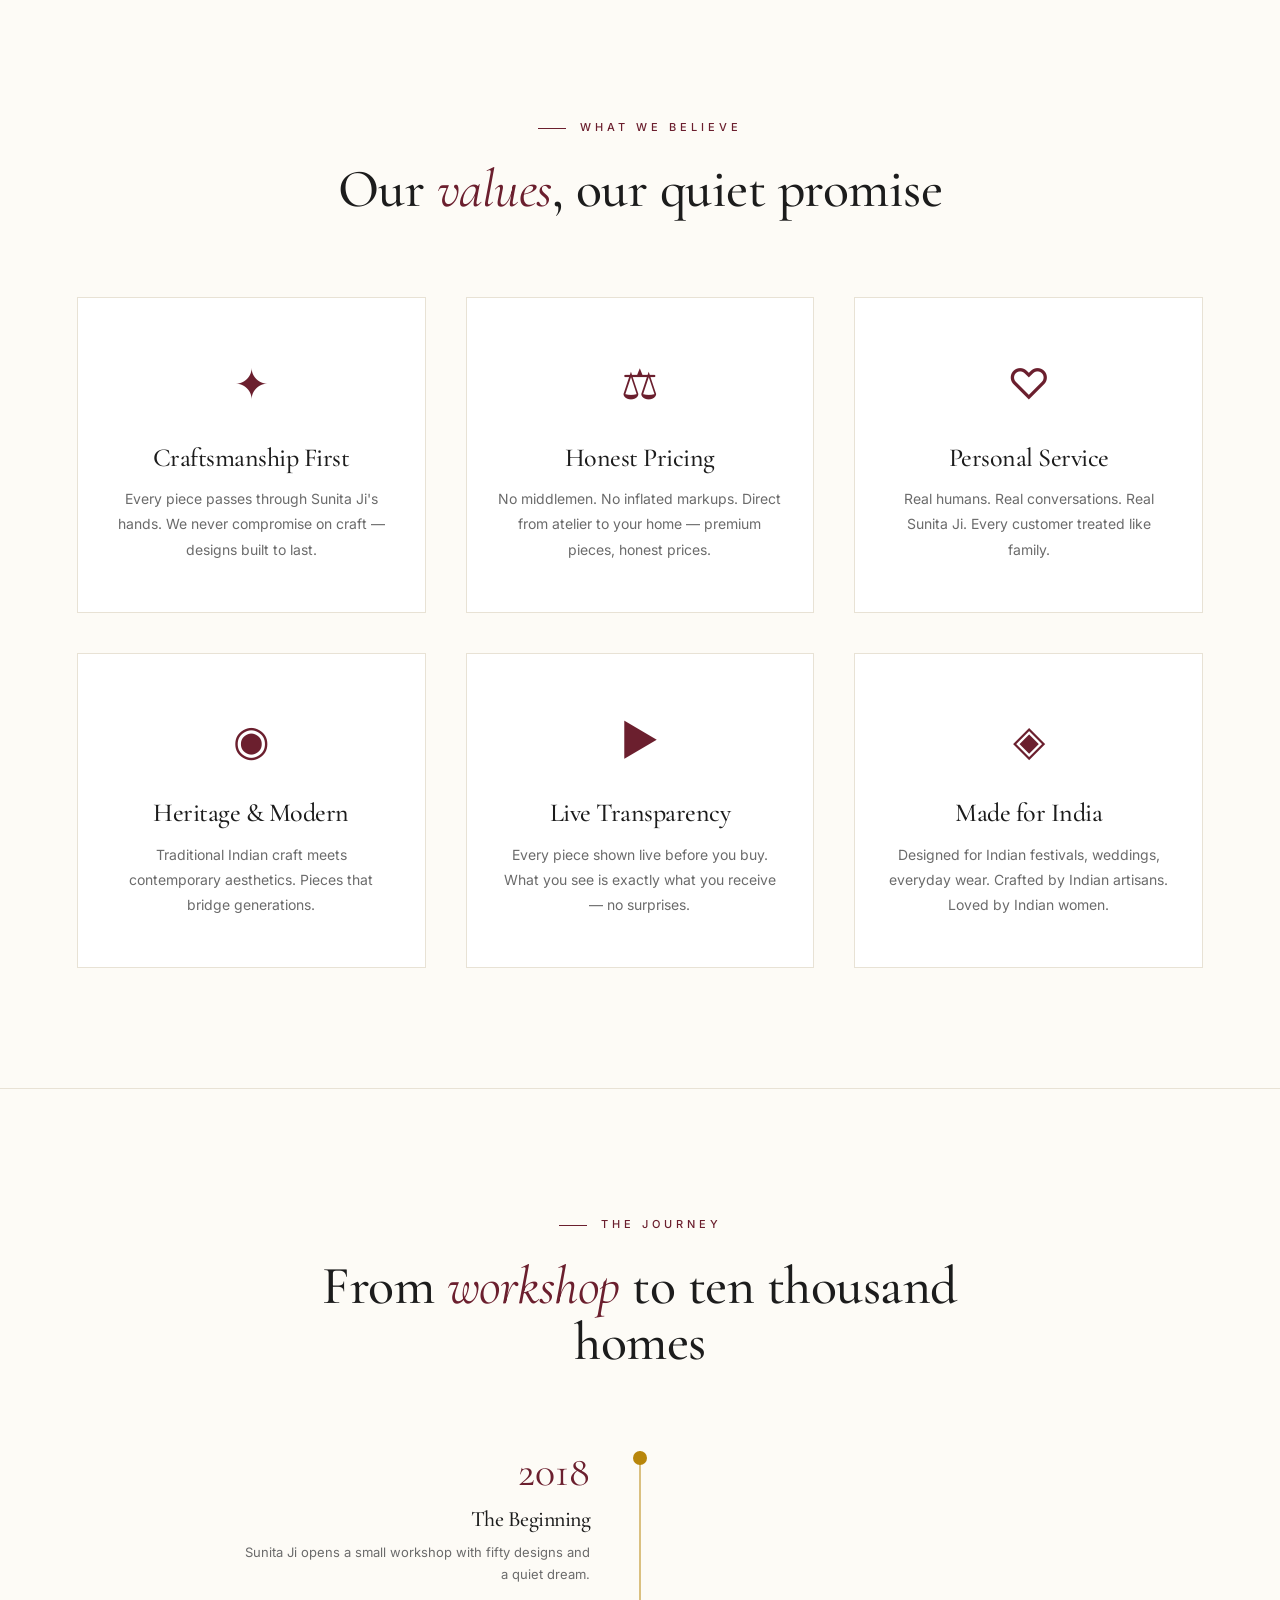
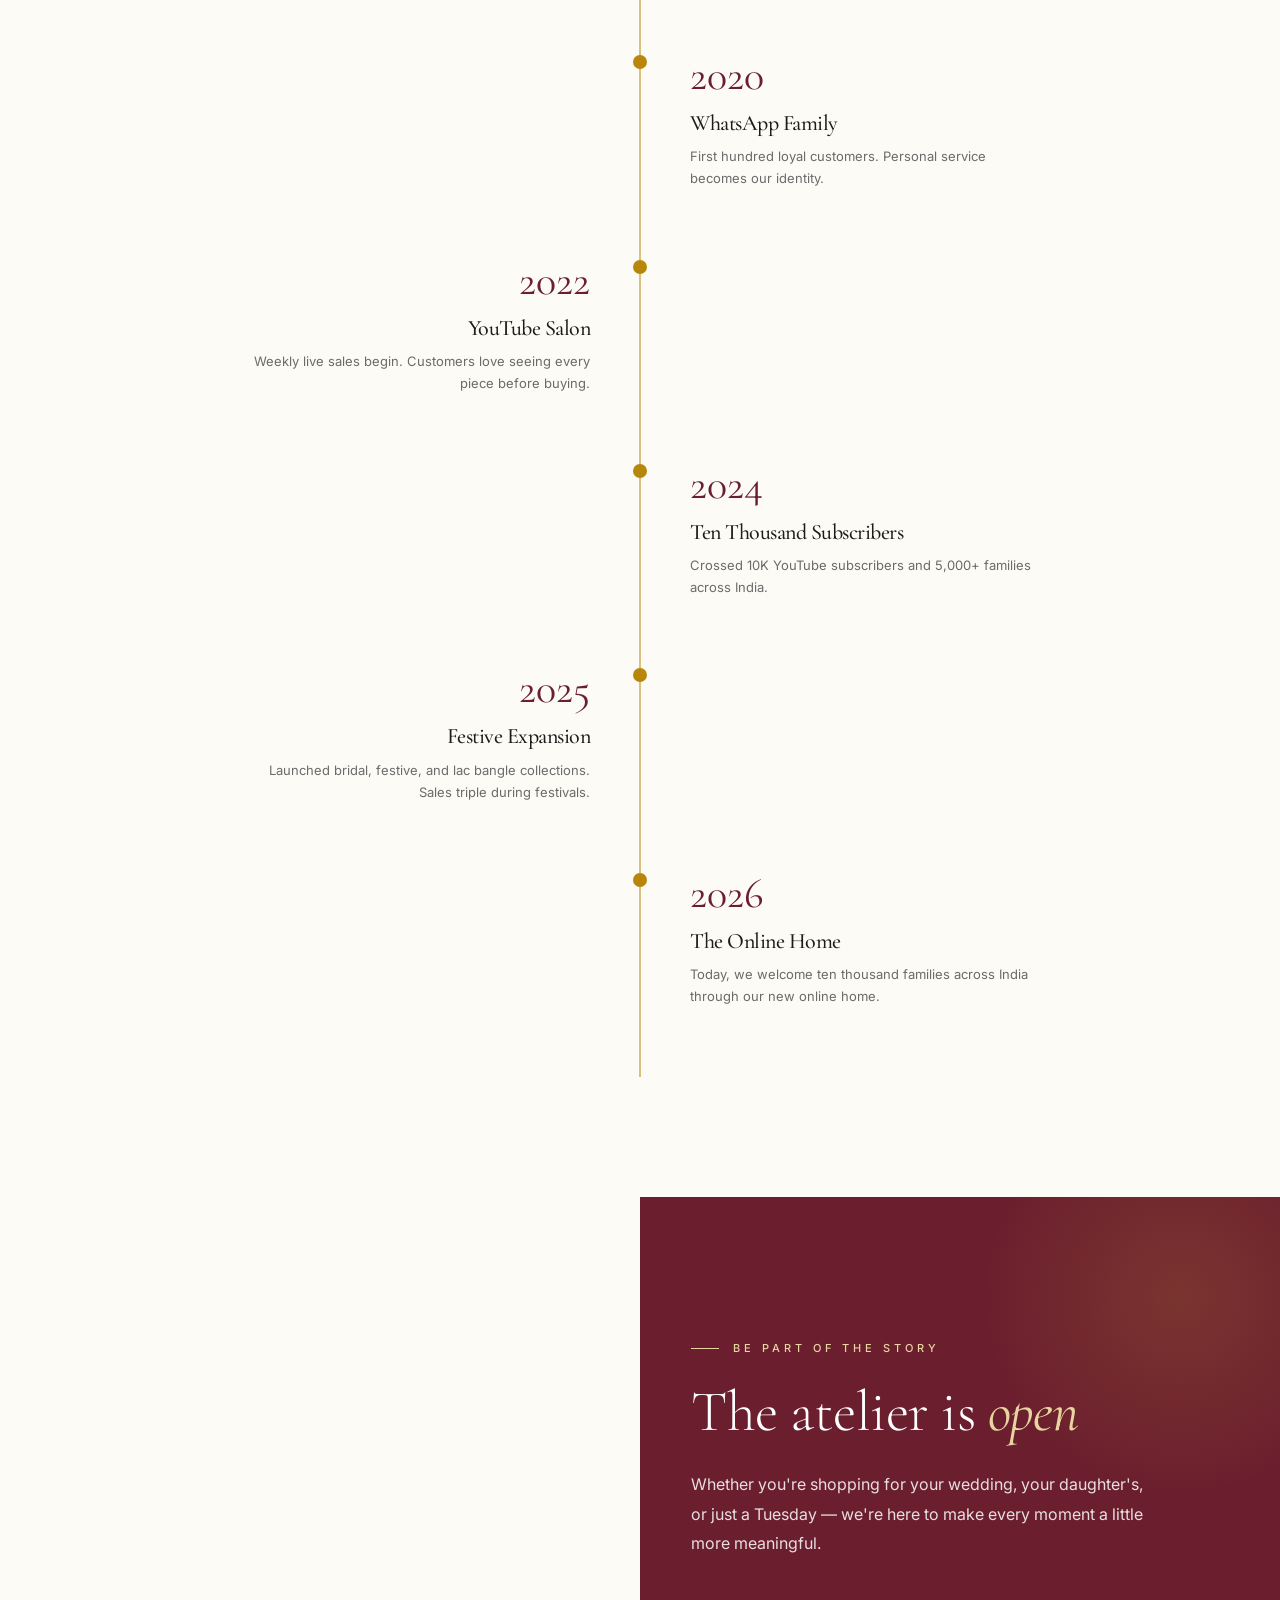
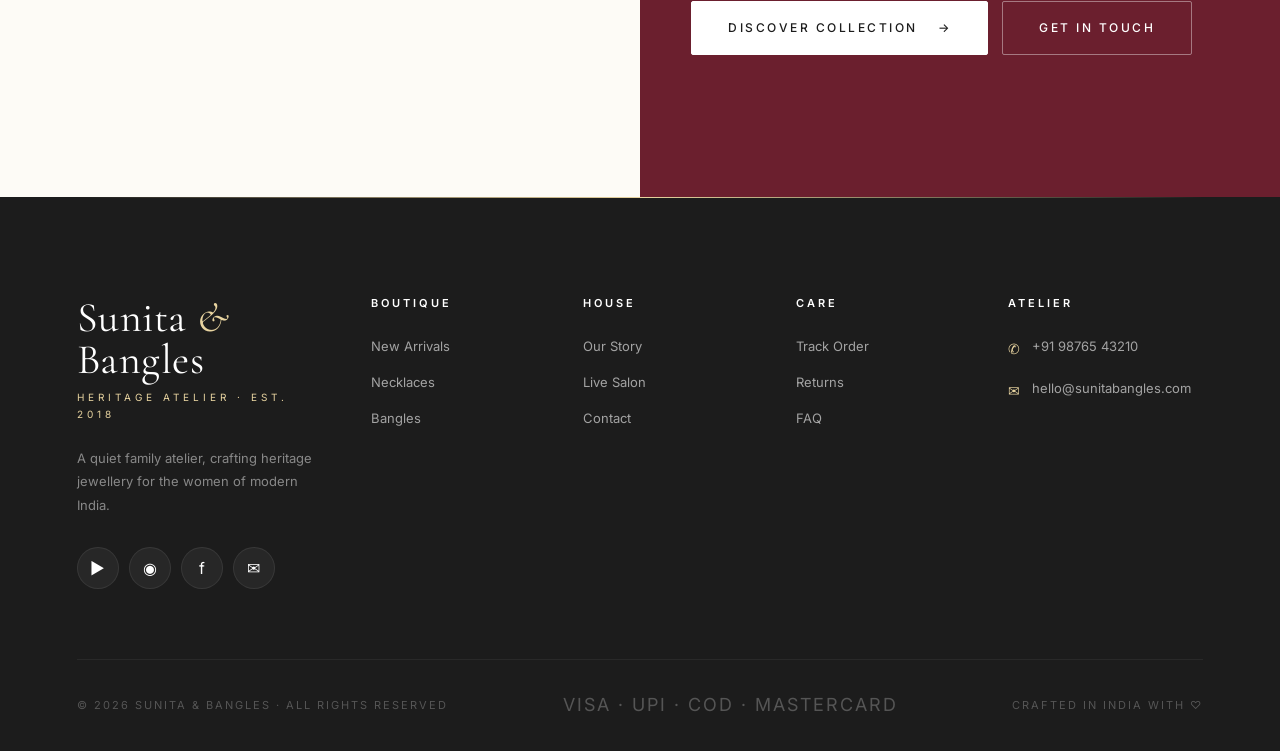
==== commit 37224a3a: "Premium luxury redesign: editorial layouts, real jewellery photography, refined typography" ====
--- a/about.html
+++ b/about.html
@@ -1,85 +1,90 @@
 <!DOCTYPE html>
 <html lang="en">
 <head>
-<meta charset="UTF-8" /><meta name="viewport" content="width=device-width, initial-scale=1.0" />
-<title>About Us — Sunita Bangles</title>
+<meta charset="UTF-8"><meta name="viewport" content="width=device-width, initial-scale=1.0">
+<title>The Atelier — Sunita &amp; Bangles</title>
 <link rel="preconnect" href="https://fonts.googleapis.com"><link rel="preconnect" href="https://fonts.gstatic.com" crossorigin>
-<link href="https://fonts.googleapis.com/css2?family=Playfair+Display:wght@500;600;700;800&family=Poppins:wght@300;400;500;600;700&family=Noto+Sans+Devanagari:wght@400;600;700&display=swap" rel="stylesheet">
+<link href="https://fonts.googleapis.com/css2?family=Cormorant+Garamond:ital,wght@0,300;0,400;0,500;0,600;1,400;1,500&family=Great+Vibes&family=Inter:wght@300;400;500;600;700&display=swap" rel="stylesheet">
 <link rel="stylesheet" href="css/style.css"><link rel="stylesheet" href="css/pages.css">
 </head>
 <body>
 
-<div class="announcement"><span class="dot"></span>LIVE TONIGHT 8 PM IST · Festive Collection Launch</div>
+<div class="announcement"><span class="dot"></span>Live Tonight 8 PM IST · Festive Collection · Watch on YouTube</div>
 
 <header>
-  <a href="index.html" class="logo">Sunita Bangles<span>HERITAGE JEWELLERY</span></a>
-  <nav><ul><li><a href="index.html">Home</a></li><li><a href="shop.html">Shop</a></li><li><a href="live.html">Live Sales</a></li><li><a href="about.html" class="active">About</a></li><li><a href="contact.html">Contact</a></li></ul></nav>
-  <div class="header-actions"><button class="icon-btn">🔍</button><button class="icon-btn">♡</button><a href="cart.html" class="icon-btn">🛒<span class="cart-badge">2</span></a><a href="https://wa.me/919876543210" class="icon-btn whatsapp-btn">💬</a><button class="mobile-toggle icon-btn">☰</button></div>
+  <a href="index.html" class="logo">Sunita <span class="amp">&</span> Bangles<span>HERITAGE JEWELLERY · EST. 2018</span></a>
+  <nav><ul><li><a href="index.html">Home</a></li><li><a href="shop.html">Boutique</a></li><li><a href="live.html">Live Salon</a></li><li><a href="about.html" class="active">Atelier</a></li><li><a href="contact.html">Contact</a></li></ul></nav>
+  <div class="header-actions"><button class="icon-btn">🔍</button><button class="icon-btn">♡</button><a href="cart.html" class="icon-btn">🛒<span class="cart-badge">2</span></a><a href="https://wa.me/919876543210" class="icon-btn">💬</a><button class="mobile-toggle icon-btn">☰</button></div>
 </header>
 
 <div class="page-header">
-  <h1>Our Story</h1>
-  <div class="breadcrumb"><a href="index.html">Home</a> / About Us</div>
+  <span class="eyebrow">Our Story</span>
+  <h1>The <em>Atelier</em></h1>
+  <div class="breadcrumb"><a href="index.html">Home</a> · The Atelier</div>
 </div>
 
 <section>
   <div class="about-story">
-    <div class="about-img" style="font-family:'Playfair Display',serif;font-size:80px;color:#fff;text-align:center">सुनीता<br>बैंगल्स</div>
+    <div class="about-img-wrap"><img src="https://images.unsplash.com/photo-1605100804763-247f67b3557e?w=900&q=85&auto=format&fit=crop" alt="The Atelier"></div>
     <div class="about-content">
-      <span class="label" style="color:var(--maroon);font-size:13px;font-weight:600;letter-spacing:3px;text-transform:uppercase;display:block;margin-bottom:14px">Founded with love · Est. 2018</span>
-      <h2>From a Family Workshop to <span>10,000+ Homes Across India</span></h2>
-      <p>Sunita Bangles started in a small workshop with one simple promise — bring premium-looking jewellery to every woman, at honest prices, with the warmth of family.</p>
-      <p>What began as a passion project run by Sunita Ji has grown into a beloved brand. Every necklace, every bangle, every earring is personally curated by her — bringing decades of jewellery expertise into pieces that feel timeless yet modern.</p>
-      <p>We aren't a faceless e-commerce brand. We're a real family who answers your WhatsApp, hosts you live every week, and treats every customer like they're walking into our home.</p>
-      <a href="https://www.youtube.com/@SunitaBangles" target="_blank" class="btn btn-primary">▶ Watch on YouTube</a>
+      <span class="eyebrow">Founded with love · Est. 2018</span>
+      <h2>A family workshop, <em>quietly becoming</em> a beloved house</h2>
+      <p>Sunita Bangles began in a modest workshop, with a single belief — that every Indian woman deserves jewellery that feels precious, regardless of budget. What started as a passion has become a quiet movement.</p>
+      <p>We aren't a faceless brand. We're a family. Sunita Ji personally curates every piece, answers your WhatsApp, hosts you live every week. We treat every customer as if they've walked into our home.</p>
+      <p>Today, our atelier serves over ten thousand families across India — each carrying a piece of our story with them.</p>
+      <a href="https://www.youtube.com/@SunitaBangles" target="_blank" class="btn btn-primary btn-arrow" style="margin-top:20px">Watch on YouTube</a>
     </div>
   </div>
 </section>
 
-<section class="trust">
-  <div class="section-header"><span class="label">Our Values</span><h2>What We Stand For</h2></div>
+<section class="trust-section">
+  <div class="section-header">
+    <span class="eyebrow">What We Believe</span>
+    <h2>Our <em>values</em>, our quiet promise</h2>
+  </div>
   <div class="values-grid">
-    <div class="value-card"><div class="icon">💎</div><h3>Quality First</h3><p>Every piece is inspected by Sunita Ji personally. We never compromise on craftsmanship — heritage designs built to last for years.</p></div>
-    <div class="value-card"><div class="icon">💝</div><h3>Honest Pricing</h3><p>No middlemen, no fancy markup. Direct from studio to your home means the best price for premium designs.</p></div>
-    <div class="value-card"><div class="icon">🤝</div><h3>Personal Service</h3><p>Real humans. Real WhatsApp. Real Sunita Ji answering. We treat every customer like family.</p></div>
-    <div class="value-card"><div class="icon">🌿</div><h3>Authentic Designs</h3><p>Traditional Indian craftsmanship meets modern aesthetics. Pieces that tell stories across generations.</p></div>
-    <div class="value-card"><div class="icon">📺</div><h3>Live Transparency</h3><p>Every product shown live before you buy. What you see is exactly what you get. No surprises, no fakes.</p></div>
-    <div class="value-card"><div class="icon">🇮🇳</div><h3>Made for India</h3><p>Designed for Indian festivals, weddings, daily wear. Crafted by Indian artisans. Loved by Indian women.</p></div>
+    <div class="value-card"><div class="icon">✦</div><h3>Craftsmanship First</h3><p>Every piece passes through Sunita Ji's hands. We never compromise on craft — designs built to last.</p></div>
+    <div class="value-card"><div class="icon">⚖</div><h3>Honest Pricing</h3><p>No middlemen. No inflated markups. Direct from atelier to your home — premium pieces, honest prices.</p></div>
+    <div class="value-card"><div class="icon">♡</div><h3>Personal Service</h3><p>Real humans. Real conversations. Real Sunita Ji. Every customer treated like family.</p></div>
+    <div class="value-card"><div class="icon">◉</div><h3>Heritage &amp; Modern</h3><p>Traditional Indian craft meets contemporary aesthetics. Pieces that bridge generations.</p></div>
+    <div class="value-card"><div class="icon">▶</div><h3>Live Transparency</h3><p>Every piece shown live before you buy. What you see is exactly what you receive — no surprises.</p></div>
+    <div class="value-card"><div class="icon">◈</div><h3>Made for India</h3><p>Designed for Indian festivals, weddings, everyday wear. Crafted by Indian artisans. Loved by Indian women.</p></div>
   </div>
 </section>
 
 <section>
-  <div class="section-header"><span class="label">Our Journey</span><h2>From 0 to 10,000+ Happy Families</h2></div>
+  <div class="section-header"><span class="eyebrow">The Journey</span><h2>From <em>workshop</em> to ten thousand homes</h2></div>
   <div class="timeline">
-    <div class="timeline-item"><div class="year">2018</div><h4>The Beginning</h4><p>Sunita Ji starts the workshop with 50 designs and a dream — bring premium jewellery to every woman.</p></div>
-    <div class="timeline-item"><div class="year">2020</div><h4>WhatsApp Family</h4><p>First 100 loyal customers turn into our WhatsApp family. Personal service becomes our identity.</p></div>
-    <div class="timeline-item"><div class="year">2022</div><h4>YouTube Launch</h4><p>Started weekly live sales on YouTube. Customers love seeing every piece up-close before buying.</p></div>
-    <div class="timeline-item"><div class="year">2024</div><h4>10K Subscribers</h4><p>Crossed 10,000 YouTube subscribers and 5,000+ happy customers across India.</p></div>
-    <div class="timeline-item"><div class="year">2025</div><h4>Festive Expansion</h4><p>Launched dedicated bridal, festive, and lac bangle collections. Sales triple during Karva Chauth & Diwali.</p></div>
-    <div class="timeline-item"><div class="year">2026</div><h4>Website Launch</h4><p>Today, we serve 10,000+ families across India through our new online home. The journey continues.</p></div>
+    <div class="timeline-item"><div class="year">2018</div><h4>The Beginning</h4><p>Sunita Ji opens a small workshop with fifty designs and a quiet dream.</p></div>
+    <div class="timeline-item"><div class="year">2020</div><h4>WhatsApp Family</h4><p>First hundred loyal customers. Personal service becomes our identity.</p></div>
+    <div class="timeline-item"><div class="year">2022</div><h4>YouTube Salon</h4><p>Weekly live sales begin. Customers love seeing every piece before buying.</p></div>
+    <div class="timeline-item"><div class="year">2024</div><h4>Ten Thousand Subscribers</h4><p>Crossed 10K YouTube subscribers and 5,000+ families across India.</p></div>
+    <div class="timeline-item"><div class="year">2025</div><h4>Festive Expansion</h4><p>Launched bridal, festive, and lac bangle collections. Sales triple during festivals.</p></div>
+    <div class="timeline-item"><div class="year">2026</div><h4>The Online Home</h4><p>Today, we welcome ten thousand families across India through our new online home.</p></div>
   </div>
 </section>
 
 <section class="festive">
-  <div class="festive-wrap">
-    <div>
-      <span class="label">Join Our Family</span>
-      <h2>Be Part of the <span>Sunita Bangles</span> Story</h2>
-      <p>Whether you're shopping for your wedding, your daughter's, or just a Tuesday — we're here to make every moment a little more special.</p>
-      <div style="display:flex;gap:14px;flex-wrap:wrap"><a href="shop.html" class="btn btn-gold">Shop Collection →</a><a href="contact.html" class="btn btn-secondary" style="background:transparent;color:#fff;border-color:#fff">Get in Touch</a></div>
+  <div class="festive-inner">
+    <div class="festive-img" style="background-image:url('https://images.unsplash.com/photo-1583391733956-3750e0ff4e8b?w=900&q=85&auto=format&fit=crop')"></div>
+    <div class="festive-content">
+      <span class="eyebrow light">Be Part of the Story</span>
+      <h2>The atelier is <em>open</em></h2>
+      <p>Whether you're shopping for your wedding, your daughter's, or just a Tuesday — we're here to make every moment a little more meaningful.</p>
+      <div style="display:flex;gap:14px;flex-wrap:wrap"><a href="shop.html" class="btn btn-light btn-arrow">Discover Collection</a><a href="contact.html" class="btn btn-ghost">Get in Touch</a></div>
     </div>
-    <div class="festive-image">👑</div>
   </div>
 </section>
 
 <footer>
-  <div class="footer-grid">
-    <div class="footer-brand"><div class="logo-foot">Sunita Bangles</div><p>Three generations of jewellery tradition.</p><div class="social"><a href="https://www.youtube.com/@SunitaBangles">📺</a><a href="#">📷</a><a href="#">📘</a><a href="https://wa.me/919876543210">💬</a></div></div>
-    <div><h4>Shop</h4><ul><li><a href="shop.html">New Arrivals</a></li><li><a href="shop.html">Necklaces</a></li><li><a href="shop.html">Bangles</a></li><li><a href="shop.html">Earrings</a></li></ul></div>
-    <div><h4>Help</h4><ul><li><a href="#">Track Order</a></li><li><a href="#">Returns</a></li><li><a href="#">FAQ</a></li><li><a href="contact.html">Contact</a></li></ul></div>
-    <div><h4>Contact</h4><div class="contact-info"><span class="icon">📞</span><span>+91 98765 43210</span></div><div class="contact-info"><span class="icon">✉️</span><span>hello@sunitabangles.com</span></div></div>
+  <div class="footer-top">
+    <div class="footer-brand"><div class="logo-foot">Sunita <em>&</em> Bangles</div><div class="tag">Heritage Atelier · Est. 2018</div><p>A quiet family atelier, crafting heritage jewellery for the women of modern India.</p><div class="social"><a href="https://www.youtube.com/@SunitaBangles">▶</a><a href="#">◉</a><a href="#">f</a><a href="https://wa.me/919876543210">✉</a></div></div>
+    <div><h4>Boutique</h4><ul><li><a href="shop.html">New Arrivals</a></li><li><a href="shop.html">Necklaces</a></li><li><a href="shop.html">Bangles</a></li></ul></div>
+    <div><h4>House</h4><ul><li><a href="about.html">Our Story</a></li><li><a href="live.html">Live Salon</a></li><li><a href="contact.html">Contact</a></li></ul></div>
+    <div><h4>Care</h4><ul><li><a href="#">Track Order</a></li><li><a href="#">Returns</a></li><li><a href="#">FAQ</a></li></ul></div>
+    <div><h4>Atelier</h4><div class="contact-info"><span class="icon">✆</span><span>+91 98765 43210</span></div><div class="contact-info"><span class="icon">✉</span><span>hello@sunitabangles.com</span></div></div>
   </div>
-  <div class="footer-bottom">© 2026 Sunita Bangles · All rights reserved · Made with ♡ in India</div>
+  <div class="footer-bottom"><div>© 2026 Sunita &amp; Bangles · All Rights Reserved</div><div class="payments">VISA · UPI · COD · MASTERCARD</div><div>Crafted in India with ♡</div></div>
 </footer>
 
 <a href="https://wa.me/919876543210" class="float-wa">💬</a>
--- a/css/style.css
+++ b/css/style.css
@@ -1,127 +1,347 @@
-:root{--maroon:#7B1E2E;--maroon-dark:#5A1322;--gold:#D4AF37;--gold-light:#E5C760;--cream:#FAF6EE;--ivory:#FFFBF3;--charcoal:#1A1A1A;--gray:#6B6B6B;--green:#2D5016;--white:#fff;--shadow:0 8px 30px rgba(0,0,0,.08);--shadow-lg:0 20px 60px rgba(0,0,0,.15);--radius:14px;--transition:all .35s cubic-bezier(.4,0,.2,1);}
+:root{
+  --maroon:#6B1F2E;
+  --maroon-dark:#4A1320;
+  --gold:#B8860B;
+  --gold-light:#D4AF37;
+  --gold-soft:#E8D4A0;
+  --cream:#F8F3EA;
+  --ivory:#FDFBF6;
+  --beige:#EFE6D6;
+  --charcoal:#1C1C1C;
+  --gray:#6B6B6B;
+  --gray-light:#A8A8A8;
+  --border:#E8E2D5;
+  --white:#fff;
+  --shadow-sm:0 2px 12px rgba(0,0,0,.04);
+  --shadow:0 12px 40px rgba(0,0,0,.06);
+  --shadow-lg:0 25px 80px rgba(0,0,0,.10);
+  --radius:6px;
+  --radius-lg:12px;
+  --transition:all .4s cubic-bezier(.25,.46,.45,.94);
+  --transition-slow:all .8s cubic-bezier(.25,.46,.45,.94);
+}
 *{margin:0;padding:0;box-sizing:border-box}
-html{scroll-behavior:smooth}
-body{font-family:'Poppins',sans-serif;color:var(--charcoal);background:var(--ivory);line-height:1.6;overflow-x:hidden}
-h1,h2,h3,h4{font-family:'Playfair Display',serif;font-weight:700;letter-spacing:-.5px;line-height:1.2}
-img{max-width:100%;display:block}
-a{text-decoration:none;color:inherit}
+html{scroll-behavior:smooth;font-size:16px}
+body{
+  font-family:'Inter','Poppins',-apple-system,sans-serif;
+  color:var(--charcoal);
+  background:var(--ivory);
+  line-height:1.7;
+  overflow-x:hidden;
+  font-weight:400;
+  -webkit-font-smoothing:antialiased;
+}
+h1,h2,h3,h4,h5{
+  font-family:'Cormorant Garamond','Playfair Display',serif;
+  font-weight:500;
+  letter-spacing:-.5px;
+  line-height:1.1;
+  color:var(--charcoal);
+}
+h1{font-weight:400}
+img{max-width:100%;display:block;height:auto}
+a{text-decoration:none;color:inherit;transition:var(--transition)}
 button{cursor:pointer;font-family:inherit;border:none;background:none}
 input,select,textarea{font-family:inherit;font-size:14px}
+::selection{background:var(--maroon);color:var(--gold-soft)}
+
+/* TYPOGRAPHY UTILITIES */
+.eyebrow{
+  font-family:'Inter',sans-serif;
+  font-size:11px;
+  font-weight:500;
+  letter-spacing:4px;
+  text-transform:uppercase;
+  color:var(--maroon);
+  display:inline-block;
+  margin-bottom:24px;
+}
+.eyebrow.gold{color:var(--gold)}
+.eyebrow.light{color:var(--gold-soft)}
+.eyebrow::before{content:'';display:inline-block;width:28px;height:1px;background:currentColor;vertical-align:middle;margin-right:14px}
 
 /* ANNOUNCEMENT */
-.announcement{background:linear-gradient(90deg,var(--maroon),var(--maroon-dark));color:var(--gold-light);text-align:center;padding:10px 20px;font-size:13px;letter-spacing:.5px;font-weight:500}
-.announcement .dot{display:inline-block;width:8px;height:8px;background:#ff3b3b;border-radius:50%;margin-right:8px;animation:pulse 1.5s infinite}
-@keyframes pulse{0%,100%{opacity:1;transform:scale(1)}50%{opacity:.5;transform:scale(1.3)}}
+.announcement{
+  background:var(--charcoal);
+  color:var(--gold-soft);
+  text-align:center;
+  padding:11px 24px;
+  font-size:12px;
+  letter-spacing:2px;
+  font-weight:400;
+  text-transform:uppercase;
+}
+.announcement .dot{display:inline-block;width:6px;height:6px;background:#ff4444;border-radius:50%;margin-right:10px;animation:pulse 1.5s infinite;vertical-align:middle}
+@keyframes pulse{0%,100%{opacity:1;transform:scale(1)}50%{opacity:.4;transform:scale(1.4)}}
 
 /* HEADER */
-header{position:sticky;top:0;z-index:100;background:var(--white);border-bottom:1px solid #eee;padding:18px 5%;display:flex;align-items:center;justify-content:space-between;box-shadow:0 2px 20px rgba(0,0,0,.04)}
-.logo{font-family:'Playfair Display',serif;font-size:26px;font-weight:800;background:linear-gradient(135deg,var(--maroon),var(--gold));-webkit-background-clip:text;-webkit-text-fill-color:transparent;background-clip:text;letter-spacing:.5px}
-.logo span{font-size:11px;font-family:'Poppins',sans-serif;font-weight:500;color:var(--gray);display:block;letter-spacing:3px;margin-top:-4px;-webkit-text-fill-color:var(--gray)}
-nav ul{display:flex;list-style:none;gap:32px}
-nav a{font-size:14px;font-weight:500;color:var(--charcoal);position:relative;padding:6px 0;transition:var(--transition)}
+header{
+  position:sticky;top:0;z-index:100;
+  background:rgba(253,251,246,.92);
+  backdrop-filter:blur(20px);
+  -webkit-backdrop-filter:blur(20px);
+  border-bottom:1px solid var(--border);
+  padding:22px 6%;
+  display:flex;align-items:center;justify-content:space-between;
+}
+.logo{
+  font-family:'Cormorant Garamond',serif;
+  font-size:32px;font-weight:500;
+  color:var(--charcoal);
+  letter-spacing:1px;
+  line-height:1;
+}
+.logo .amp{font-style:italic;color:var(--maroon);font-weight:400}
+.logo span{
+  font-size:9px;font-family:'Inter',sans-serif;font-weight:500;
+  color:var(--gray);display:block;letter-spacing:4px;
+  margin-top:4px;text-transform:uppercase;
+}
+nav ul{display:flex;list-style:none;gap:42px}
+nav a{
+  font-size:13px;font-weight:500;color:var(--charcoal);
+  position:relative;padding:6px 0;
+  letter-spacing:1.5px;text-transform:uppercase;
+}
 nav a:hover,nav a.active{color:var(--maroon)}
-nav a::after{content:'';position:absolute;bottom:0;left:0;width:0;height:2px;background:var(--gold);transition:var(--transition)}
+nav a::after{
+  content:'';position:absolute;bottom:-4px;left:50%;width:0;height:1px;
+  background:var(--maroon);transition:var(--transition);
+  transform:translateX(-50%);
+}
 nav a:hover::after,nav a.active::after{width:100%}
-.header-actions{display:flex;align-items:center;gap:14px}
-.icon-btn{width:42px;height:42px;display:flex;align-items:center;justify-content:center;background:var(--cream);border-radius:50%;transition:var(--transition);font-size:18px;position:relative;color:var(--charcoal)}
-.icon-btn:hover{background:var(--maroon);color:var(--white);transform:translateY(-2px)}
-.cart-badge{position:absolute;top:-2px;right:-2px;background:var(--gold);color:var(--charcoal);font-size:10px;font-weight:700;width:18px;height:18px;border-radius:50%;display:flex;align-items:center;justify-content:center}
-.whatsapp-btn{background:#25D366;color:var(--white)}
-.whatsapp-btn:hover{background:#1da851}
-.mobile-toggle{display:none;font-size:24px}
+.header-actions{display:flex;align-items:center;gap:6px}
+.icon-btn{
+  width:42px;height:42px;display:flex;align-items:center;justify-content:center;
+  background:transparent;border-radius:50%;transition:var(--transition);
+  font-size:18px;position:relative;color:var(--charcoal);
+}
+.icon-btn:hover{background:var(--cream);transform:translateY(-1px)}
+.cart-badge{
+  position:absolute;top:4px;right:2px;
+  background:var(--maroon);color:var(--white);
+  font-size:9px;font-weight:600;
+  min-width:16px;height:16px;border-radius:50%;
+  display:flex;align-items:center;justify-content:center;padding:0 4px;
+}
+.mobile-toggle{display:none}
 
 /* BUTTONS */
-.btn{display:inline-flex;align-items:center;gap:10px;padding:16px 36px;font-weight:600;font-size:15px;border-radius:50px;transition:var(--transition);letter-spacing:.3px}
-.btn-primary{background:var(--maroon);color:var(--white);box-shadow:0 10px 30px rgba(123,30,46,.3)}
-.btn-primary:hover{background:var(--maroon-dark);transform:translateY(-3px);box-shadow:0 15px 40px rgba(123,30,46,.4)}
-.btn-secondary{background:var(--white);color:var(--charcoal);border:2px solid var(--charcoal)}
-.btn-secondary:hover{background:var(--charcoal);color:var(--white);transform:translateY(-3px)}
-.btn-gold{background:var(--gold);color:var(--charcoal)}
-.btn-gold:hover{background:var(--gold-light);transform:translateY(-3px)}
-.btn-sm{padding:10px 22px;font-size:13px}
+.btn{
+  display:inline-flex;align-items:center;gap:14px;
+  padding:16px 36px;
+  font-weight:500;font-size:12px;
+  letter-spacing:2.5px;text-transform:uppercase;
+  border-radius:2px;
+  transition:var(--transition);
+  position:relative;overflow:hidden;
+}
+.btn-primary{background:var(--charcoal);color:var(--white)}
+.btn-primary:hover{background:var(--maroon);transform:translateY(-2px);box-shadow:0 12px 30px rgba(107,31,46,.25)}
+.btn-secondary{background:transparent;color:var(--charcoal);border:1px solid var(--charcoal)}
+.btn-secondary:hover{background:var(--charcoal);color:var(--white);transform:translateY(-2px)}
+.btn-gold{background:var(--gold);color:var(--white)}
+.btn-gold:hover{background:var(--gold-light);transform:translateY(-2px)}
+.btn-light{background:var(--white);color:var(--charcoal);border:1px solid var(--white)}
+.btn-light:hover{background:transparent;color:var(--white);border-color:var(--white)}
+.btn-ghost{background:transparent;color:var(--white);border:1px solid rgba(255,255,255,.4)}
+.btn-ghost:hover{background:rgba(255,255,255,.1);border-color:var(--white)}
+.btn-sm{padding:12px 26px;font-size:11px}
+.btn-arrow::after{content:'→';margin-left:6px;transition:var(--transition)}
+.btn-arrow:hover::after{transform:translateX(4px)}
 
 /* SECTIONS */
-section{padding:90px 5%}
-.section-header{text-align:center;margin-bottom:60px}
-.section-header .label{color:var(--maroon);font-size:13px;font-weight:600;letter-spacing:3px;text-transform:uppercase;margin-bottom:16px;display:inline-flex;align-items:center;gap:14px}
-.section-header .label::before,.section-header .label::after{content:'';width:30px;height:1px;background:var(--gold)}
-.section-header h2{font-size:clamp(32px,4vw,46px);margin-bottom:14px}
-.section-header p{font-size:16px;color:var(--gray);max-width:600px;margin:0 auto}
-
-/* PAGE HEADER (inner pages) */
-.page-header{background:linear-gradient(135deg,var(--cream),#F0E5D0);padding:80px 5% 60px;text-align:center;position:relative;overflow:hidden}
-.page-header::before{content:'';position:absolute;top:-50%;right:-10%;width:400px;height:400px;background:radial-gradient(circle,rgba(212,175,55,.15),transparent 70%);border-radius:50%}
-.page-header h1{font-size:clamp(36px,5vw,56px);margin-bottom:14px;position:relative;z-index:2}
-.breadcrumb{font-size:13px;color:var(--gray);letter-spacing:1.5px;text-transform:uppercase;position:relative;z-index:2}
-.breadcrumb a{color:var(--maroon);font-weight:500}
+section{padding:120px 6%}
+.section-header{text-align:center;margin-bottom:80px;max-width:680px;margin-left:auto;margin-right:auto}
+.section-header h2{font-size:clamp(38px,4.2vw,58px);margin-bottom:20px;line-height:1.05}
+.section-header h2 em{font-style:italic;color:var(--maroon);font-weight:400}
+.section-header p{font-size:16px;color:var(--gray);line-height:1.7;max-width:520px;margin:0 auto}
+
+/* PAGE HEADER */
+.page-header{
+  background:var(--cream);
+  padding:140px 6% 80px;
+  text-align:center;
+  position:relative;overflow:hidden;
+}
+.page-header::before{
+  content:'';position:absolute;top:-100px;right:-50px;
+  width:300px;height:300px;
+  background:radial-gradient(circle,rgba(184,134,11,.08),transparent 70%);
+  border-radius:50%;
+}
+.page-header h1{font-size:clamp(48px,6vw,80px);margin-bottom:20px;position:relative;z-index:2}
+.page-header h1 em{font-style:italic;color:var(--maroon);font-weight:400}
+.breadcrumb{font-size:11px;color:var(--gray);letter-spacing:3px;text-transform:uppercase;position:relative;z-index:2}
+.breadcrumb a{color:var(--maroon)}
 .breadcrumb a:hover{text-decoration:underline}
 
 /* PRODUCT CARDS */
-.products-grid{display:grid;grid-template-columns:repeat(4,1fr);gap:30px;max-width:1400px;margin:0 auto}
-.product-card{background:var(--white);border-radius:var(--radius);overflow:hidden;transition:var(--transition);box-shadow:var(--shadow);position:relative}
-.product-card:hover{transform:translateY(-10px);box-shadow:var(--shadow-lg)}
-.product-img{aspect-ratio:1;background:linear-gradient(135deg,#F5E6D3,#E8D4B5);position:relative;display:flex;align-items:center;justify-content:center;overflow:hidden}
-.product-img img{width:100%;height:100%;object-fit:cover;transition:var(--transition)}
-.product-card:hover .product-img img{transform:scale(1.08)}
-.product-img::before{content:'💎';font-size:80px;opacity:.3;position:absolute}
-.badge-tag{position:absolute;top:14px;left:14px;background:var(--maroon);color:var(--white);padding:5px 12px;border-radius:50px;font-size:11px;font-weight:700;letter-spacing:1px;text-transform:uppercase;z-index:2}
-.badge-tag.new{background:var(--green)}
-.badge-tag.live{background:#ff3b3b;animation:pulse 2s infinite}
-.badge-tag.bestseller{background:var(--gold);color:var(--charcoal)}
-.wishlist{position:absolute;top:14px;right:14px;width:38px;height:38px;background:var(--white);border-radius:50%;display:flex;align-items:center;justify-content:center;cursor:pointer;transition:var(--transition);font-size:18px;z-index:2}
+.products-grid{display:grid;grid-template-columns:repeat(4,1fr);gap:50px 30px;max-width:1500px;margin:0 auto}
+.product-card{
+  background:transparent;
+  overflow:visible;
+  transition:var(--transition);
+  position:relative;
+  display:block;
+}
+.product-img-wrap{
+  aspect-ratio:4/5;
+  background:var(--cream);
+  position:relative;
+  overflow:hidden;
+  margin-bottom:24px;
+}
+.product-img-wrap img{
+  width:100%;height:100%;object-fit:cover;
+  transition:var(--transition-slow);
+}
+.product-card:hover .product-img-wrap img{transform:scale(1.08)}
+.badge-tag{
+  position:absolute;top:18px;left:18px;
+  background:var(--white);color:var(--charcoal);
+  padding:7px 14px;
+  font-size:10px;font-weight:500;letter-spacing:2px;text-transform:uppercase;
+  z-index:2;
+}
+.badge-tag.new{background:var(--charcoal);color:var(--white)}
+.badge-tag.live{background:#cc2222;color:var(--white)}
+.badge-tag.bestseller{background:var(--gold);color:var(--white)}
+.wishlist{
+  position:absolute;top:18px;right:18px;
+  width:42px;height:42px;background:rgba(255,255,255,.95);
+  border-radius:50%;display:flex;align-items:center;justify-content:center;
+  cursor:pointer;transition:var(--transition);font-size:16px;z-index:2;
+  opacity:0;transform:translateY(-4px);
+}
+.product-card:hover .wishlist{opacity:1;transform:translateY(0)}
 .wishlist:hover{background:var(--maroon);color:var(--white)}
-.product-info{padding:22px}
-.product-info .cat{font-size:11px;color:var(--gray);letter-spacing:2px;text-transform:uppercase;margin-bottom:8px}
-.product-info h3{font-size:18px;margin-bottom:10px;font-family:'Poppins',sans-serif;font-weight:600}
-.stars{color:var(--gold);font-size:13px;margin-bottom:12px}
-.stars .reviews{color:var(--gray);font-size:12px;margin-left:6px}
+.quick-view{
+  position:absolute;bottom:0;left:0;right:0;
+  background:var(--charcoal);color:var(--white);
+  padding:14px;text-align:center;
+  font-size:11px;font-weight:500;letter-spacing:2.5px;text-transform:uppercase;
+  transform:translateY(100%);transition:var(--transition);
+  z-index:2;
+}
+.product-card:hover .quick-view{transform:translateY(0)}
+.product-info{padding:0 4px}
+.product-info .cat{
+  font-size:10px;color:var(--gray);
+  letter-spacing:2.5px;text-transform:uppercase;
+  margin-bottom:10px;
+}
+.product-info h3{
+  font-family:'Cormorant Garamond',serif;
+  font-size:22px;margin-bottom:14px;font-weight:500;
+  color:var(--charcoal);
+}
+.stars{color:var(--gold);font-size:12px;margin-bottom:14px;letter-spacing:1px}
+.stars .reviews{color:var(--gray);font-size:11px;margin-left:8px;letter-spacing:.5px}
 .price-row{display:flex;align-items:center;justify-content:space-between}
-.price{font-family:'Playfair Display',serif;font-size:22px;font-weight:700;color:var(--maroon)}
-.price .old{font-size:14px;color:var(--gray);text-decoration:line-through;margin-left:8px;font-weight:400}
-.add-cart{width:42px;height:42px;background:var(--charcoal);color:var(--white);border-radius:50%;display:flex;align-items:center;justify-content:center;cursor:pointer;transition:var(--transition);font-size:18px}
-.add-cart:hover{background:var(--maroon);transform:rotate(90deg)}
+.price{
+  font-family:'Cormorant Garamond',serif;
+  font-size:22px;font-weight:500;color:var(--maroon);
+  letter-spacing:.5px;
+}
+.price .old{
+  font-size:14px;color:var(--gray-light);
+  text-decoration:line-through;margin-left:10px;font-weight:400;
+}
+.add-cart{
+  width:38px;height:38px;background:transparent;color:var(--charcoal);
+  border:1px solid var(--charcoal);border-radius:50%;
+  display:flex;align-items:center;justify-content:center;
+  cursor:pointer;transition:var(--transition);font-size:16px;
+}
+.add-cart:hover{background:var(--charcoal);color:var(--white);transform:rotate(90deg)}
 
 /* FOOTER */
-footer{background:#0e0e0e;color:#aaa;padding:80px 5% 30px}
-.footer-grid{display:grid;grid-template-columns:1.4fr 1fr 1fr 1.2fr;gap:50px;max-width:1300px;margin:0 auto 50px}
-.footer-grid h4{color:var(--white);font-family:'Poppins',sans-serif;font-size:15px;font-weight:600;letter-spacing:2px;text-transform:uppercase;margin-bottom:22px}
-.footer-grid ul{list-style:none}
-.footer-grid li{margin-bottom:12px;font-size:14px}
-.footer-grid a{transition:var(--transition);color:#aaa}
-.footer-grid a:hover{color:var(--gold)}
-.footer-brand .logo-foot{font-family:'Playfair Display',serif;font-size:32px;font-weight:800;background:linear-gradient(135deg,var(--gold),var(--gold-light));-webkit-background-clip:text;-webkit-text-fill-color:transparent;margin-bottom:12px}
-.footer-brand p{font-size:14px;color:#888;margin-bottom:20px;line-height:1.8}
-.social{display:flex;gap:12px}
-.social a{width:42px;height:42px;background:rgba(255,255,255,.05);border-radius:50%;display:flex;align-items:center;justify-content:center;font-size:18px;color:var(--white);transition:var(--transition)}
-.social a:hover{background:var(--gold);color:var(--charcoal);transform:translateY(-3px)}
-.contact-info{display:flex;align-items:flex-start;gap:10px;margin-bottom:14px;font-size:14px}
-.contact-info .icon{color:var(--gold);font-size:16px;margin-top:2px}
-.footer-bottom{border-top:1px solid rgba(255,255,255,.08);padding-top:30px;text-align:center;font-size:13px;color:#666}
+footer{background:var(--charcoal);color:#a3a3a3;padding:100px 6% 30px;position:relative;overflow:hidden}
+footer::before{
+  content:'';position:absolute;top:0;left:6%;right:6%;height:1px;
+  background:linear-gradient(90deg,transparent,var(--gold-soft),transparent);
+}
+.footer-top{
+  display:grid;grid-template-columns:1.5fr 1fr 1fr 1fr 1.2fr;gap:50px;
+  max-width:1500px;margin:0 auto 70px;
+}
+.footer-top h4{
+  color:var(--white);font-family:'Inter',sans-serif;
+  font-size:11px;font-weight:600;letter-spacing:3px;
+  text-transform:uppercase;margin-bottom:26px;
+}
+.footer-top ul{list-style:none}
+.footer-top li{margin-bottom:14px;font-size:13px}
+.footer-top a{transition:var(--transition);color:#a3a3a3}
+.footer-top a:hover{color:var(--gold-soft);padding-left:4px}
+.footer-brand .logo-foot{
+  font-family:'Cormorant Garamond',serif;font-size:42px;font-weight:400;
+  color:var(--white);margin-bottom:8px;line-height:1;letter-spacing:.5px;
+}
+.footer-brand .logo-foot em{color:var(--gold-soft);font-style:italic}
+.footer-brand .tag{font-size:10px;letter-spacing:4px;color:var(--gold-soft);text-transform:uppercase;margin-bottom:24px}
+.footer-brand p{font-size:13px;color:#888;margin-bottom:30px;line-height:1.8;max-width:300px}
+.social{display:flex;gap:10px}
+.social a{
+  width:42px;height:42px;background:rgba(255,255,255,.05);
+  border-radius:50%;display:flex;align-items:center;justify-content:center;
+  font-size:16px;color:var(--white);
+  transition:var(--transition);border:1px solid rgba(255,255,255,.08);
+}
+.social a:hover{background:var(--gold);border-color:var(--gold);transform:translateY(-3px)}
+.contact-info{display:flex;align-items:flex-start;gap:12px;margin-bottom:16px;font-size:13px;color:#a3a3a3}
+.contact-info .icon{color:var(--gold-soft);font-size:14px;margin-top:2px}
+.footer-bottom{
+  border-top:1px solid rgba(255,255,255,.06);padding-top:30px;
+  text-align:center;font-size:11px;color:#555;letter-spacing:2px;text-transform:uppercase;
+  display:flex;justify-content:space-between;align-items:center;max-width:1500px;margin:0 auto;
+  flex-wrap:wrap;gap:14px;
+}
+.footer-bottom .payments{display:flex;gap:10px;align-items:center;font-size:18px}
 
 /* FLOATING WA */
-.float-wa{position:fixed;bottom:30px;right:30px;z-index:99;width:64px;height:64px;background:#25D366;border-radius:50%;display:flex;align-items:center;justify-content:center;color:var(--white);font-size:32px;box-shadow:0 10px 40px rgba(37,211,102,.5);transition:var(--transition);animation:bounce 2s ease-in-out infinite;text-decoration:none}
-@keyframes bounce{0%,100%{transform:translateY(0)}50%{transform:translateY(-8px)}}
+.float-wa{
+  position:fixed;bottom:30px;right:30px;z-index:99;
+  width:60px;height:60px;background:#25D366;
+  border-radius:50%;display:flex;align-items:center;justify-content:center;
+  color:var(--white);font-size:28px;
+  box-shadow:0 10px 30px rgba(37,211,102,.35);
+  transition:var(--transition);
+  animation:bounce 2.5s ease-in-out infinite;
+}
+@keyframes bounce{0%,100%{transform:translateY(0)}50%{transform:translateY(-6px)}}
 .float-wa:hover{transform:scale(1.1);background:#1da851}
 
 /* FORMS */
-.form-group{margin-bottom:20px}
-.form-group label{display:block;font-size:13px;font-weight:600;color:var(--charcoal);margin-bottom:8px;letter-spacing:.5px}
-.form-control{width:100%;padding:14px 20px;border:1px solid #e0e0e0;border-radius:10px;background:var(--white);outline:none;transition:var(--transition);font-size:14px}
-.form-control:focus{border-color:var(--maroon);box-shadow:0 0 0 4px rgba(123,30,46,.1)}
-textarea.form-control{resize:vertical;min-height:120px;font-family:inherit}
+.form-group{margin-bottom:24px}
+.form-group label{
+  display:block;font-size:10px;font-weight:600;
+  color:var(--charcoal);margin-bottom:10px;
+  letter-spacing:2.5px;text-transform:uppercase;
+}
+.form-control{
+  width:100%;padding:16px 20px;
+  border:1px solid var(--border);border-radius:2px;
+  background:var(--white);outline:none;
+  transition:var(--transition);font-size:14px;
+  font-family:inherit;color:var(--charcoal);
+}
+.form-control:focus{border-color:var(--maroon)}
+textarea.form-control{resize:vertical;min-height:120px}
 
 /* RESPONSIVE */
 @media(max-width:1024px){
   nav{display:none}
-  .mobile-toggle{display:block}
-  .products-grid{grid-template-columns:repeat(2,1fr)}
-  .footer-grid{grid-template-columns:repeat(2,1fr)}
+  .mobile-toggle{display:flex}
+  section{padding:80px 6%}
+  .products-grid{grid-template-columns:repeat(2,1fr);gap:40px 20px}
+  .footer-top{grid-template-columns:repeat(2,1fr)}
 }
 @media(max-width:600px){
   section{padding:60px 5%}
   .products-grid{grid-template-columns:1fr}
-  .footer-grid{grid-template-columns:1fr}
-  .float-wa{width:54px;height:54px;font-size:26px;bottom:20px;right:20px}
-  .btn{padding:14px 28px;font-size:14px}
-  .header-actions .icon-btn:nth-child(1),.header-actions .icon-btn:nth-child(2){display:none}
-}
+  .footer-top{grid-template-columns:1fr}
+  .float-wa{width:54px;height:54px;font-size:24px;bottom:20px;right:20px}
+  .btn{padding:14px 28px}
+}
--- a/css/pages.css
+++ b/css/pages.css
@@ -1,259 +1,616 @@
-/* HOME HERO */
-.hero{position:relative;min-height:88vh;display:flex;align-items:center;background:linear-gradient(135deg,#FAF6EE,#F0E5D0);overflow:hidden;padding:60px 5%}
-.hero::before{content:'';position:absolute;top:-50%;right:-20%;width:600px;height:600px;background:radial-gradient(circle,rgba(212,175,55,.15),transparent 70%);border-radius:50%}
-.hero::after{content:'';position:absolute;bottom:-30%;left:-10%;width:500px;height:500px;background:radial-gradient(circle,rgba(123,30,46,.1),transparent 70%);border-radius:50%}
-.hero-grid{display:grid;grid-template-columns:1.1fr 1fr;gap:60px;align-items:center;max-width:1400px;margin:0 auto;width:100%;position:relative;z-index:2}
-.hero-content .tag{display:inline-flex;align-items:center;gap:8px;background:rgba(212,175,55,.15);color:var(--maroon);padding:8px 18px;border-radius:50px;font-size:12px;font-weight:600;letter-spacing:1.5px;text-transform:uppercase;margin-bottom:24px}
-.hero-content h1{font-size:clamp(40px,5.5vw,68px);margin-bottom:24px;color:var(--charcoal)}
-.hero-content h1 em{font-style:italic;color:var(--maroon);font-weight:700}
-.hero-content p{font-size:18px;color:var(--gray);margin-bottom:36px;max-width:520px}
-.hero-cta{display:flex;gap:16px;flex-wrap:wrap}
-.hero-stats{display:flex;gap:40px;margin-top:48px;padding-top:36px;border-top:1px solid rgba(0,0,0,.1)}
-.stat-num{font-family:'Playfair Display',serif;font-size:32px;font-weight:700;color:var(--maroon)}
-.stat-label{font-size:12px;color:var(--gray);text-transform:uppercase;letter-spacing:1.5px;margin-top:4px}
-.hero-image-wrap{position:relative;display:flex;align-items:center;justify-content:center}
-.hero-image{width:100%;max-width:520px;aspect-ratio:4/5;border-radius:300px 300px 30px 30px;background:linear-gradient(135deg,var(--maroon),var(--maroon-dark));position:relative;overflow:hidden;box-shadow:0 30px 80px rgba(123,30,46,.4);display:flex;align-items:center;justify-content:center}
-.hero-image::before{content:'💎';font-size:180px;opacity:.15;position:absolute}
-.hero-image::after{content:'सुनीता बैंगल्स';font-family:'Noto Sans Devanagari',serif;font-size:42px;font-weight:700;color:var(--gold);text-align:center;position:relative;z-index:2;text-shadow:0 4px 20px rgba(0,0,0,.3)}
-.floating-badge{position:absolute;background:var(--white);padding:18px 24px;border-radius:16px;box-shadow:var(--shadow-lg);display:flex;align-items:center;gap:12px;animation:float 3s ease-in-out infinite}
-.floating-badge.top-right{top:30px;right:-20px}
-.floating-badge.bot-left{bottom:60px;left:-30px;animation-delay:1.5s}
-@keyframes float{0%,100%{transform:translateY(0)}50%{transform:translateY(-12px)}}
-.floating-badge .icon{width:42px;height:42px;background:var(--gold);border-radius:50%;display:flex;align-items:center;justify-content:center;font-size:20px}
-.floating-badge .text{font-size:13px;font-weight:600}
-.floating-badge .text small{display:block;font-weight:400;color:var(--gray);font-size:11px}
-
-/* LIVE BANNER */
-.live-banner{background:linear-gradient(90deg,#1a1a1a,var(--maroon));color:var(--white);padding:40px 5%;display:flex;align-items:center;justify-content:space-between;flex-wrap:wrap;gap:24px}
-.live-banner .left{display:flex;align-items:center;gap:24px;flex-wrap:wrap}
-.live-pill{background:#ff3b3b;color:var(--white);padding:8px 18px;border-radius:50px;font-size:13px;font-weight:700;letter-spacing:2px;text-transform:uppercase;display:inline-flex;align-items:center;gap:8px}
+/* ===== HERO ===== */
+.hero{
+  position:relative;
+  background:var(--ivory);
+  padding:80px 0 0;
+  overflow:hidden;
+}
+.hero-inner{
+  display:grid;grid-template-columns:1fr 1fr;
+  align-items:center;
+  max-width:1600px;margin:0 auto;
+  min-height:80vh;
+}
+.hero-left{padding:0 6%}
+.hero-eyebrow{
+  font-size:11px;letter-spacing:4px;text-transform:uppercase;
+  color:var(--maroon);font-weight:500;margin-bottom:32px;
+  display:inline-flex;align-items:center;gap:14px;
+}
+.hero-eyebrow::before{content:'';width:28px;height:1px;background:var(--maroon)}
+.hero h1{
+  font-size:clamp(56px,7vw,108px);
+  line-height:.95;letter-spacing:-2px;
+  margin-bottom:36px;font-weight:300;
+}
+.hero h1 em{font-style:italic;color:var(--maroon);font-weight:400}
+.hero h1 .script{
+  font-family:'Great Vibes','Allura',cursive;
+  color:var(--gold);font-weight:400;
+  font-size:.9em;line-height:1;
+  display:block;
+}
+.hero-lead{
+  font-size:17px;color:var(--gray);line-height:1.8;
+  margin-bottom:48px;max-width:480px;
+}
+.hero-cta{display:flex;gap:16px;flex-wrap:wrap;margin-bottom:80px}
+.hero-meta{
+  display:flex;gap:60px;
+  padding-top:48px;border-top:1px solid var(--border);
+  max-width:540px;
+}
+.meta-item .num{
+  font-family:'Cormorant Garamond',serif;
+  font-size:42px;font-weight:400;color:var(--maroon);
+  line-height:1;margin-bottom:8px;
+}
+.meta-item .label{
+  font-size:10px;color:var(--gray);
+  letter-spacing:2.5px;text-transform:uppercase;
+}
+.hero-right{
+  position:relative;height:100%;
+  min-height:80vh;
+  background:url('https://images.unsplash.com/photo-1601121141461-9d6647bca1ed?w=900&q=85&auto=format&fit=crop') center/cover no-repeat;
+}
+.hero-right::after{
+  content:'';position:absolute;inset:0;
+  background:linear-gradient(180deg,transparent 50%,rgba(28,28,28,.4));
+}
+.hero-card{
+  position:absolute;bottom:40px;left:40px;right:40px;
+  background:rgba(253,251,246,.95);
+  backdrop-filter:blur(10px);
+  padding:28px 32px;
+  display:flex;align-items:center;gap:20px;
+  z-index:2;
+}
+.hero-card .icon{
+  width:54px;height:54px;background:var(--maroon);
+  border-radius:50%;color:var(--white);
+  display:flex;align-items:center;justify-content:center;font-size:22px;
+  flex-shrink:0;
+}
+.hero-card .text{font-size:13px;color:var(--gray);line-height:1.5}
+.hero-card .text strong{color:var(--charcoal);display:block;font-size:14px;margin-bottom:2px;font-weight:600}
+
+/* ===== MARQUEE ===== */
+.marquee{
+  background:var(--charcoal);
+  color:var(--gold-soft);
+  padding:18px 0;
+  overflow:hidden;
+  position:relative;
+}
+.marquee-track{
+  display:flex;gap:80px;
+  animation:scroll 40s linear infinite;
+  white-space:nowrap;
+}
+@keyframes scroll{0%{transform:translateX(0)}100%{transform:translateX(-50%)}}
+.marquee-item{
+  font-size:11px;letter-spacing:4px;text-transform:uppercase;
+  display:flex;align-items:center;gap:80px;
+}
+.marquee-item::after{content:'✦';color:var(--gold);margin-left:80px}
+
+/* ===== CATEGORIES ===== */
+.categories{background:var(--ivory);padding:140px 6%}
+.cat-grid{
+  display:grid;grid-template-columns:repeat(4,1fr);
+  gap:30px;max-width:1500px;margin:0 auto;
+}
+.cat-card{
+  position:relative;aspect-ratio:3/4;
+  overflow:hidden;
+  cursor:pointer;
+  display:block;
+}
+.cat-card img{
+  width:100%;height:100%;object-fit:cover;
+  transition:var(--transition-slow);
+}
+.cat-card:hover img{transform:scale(1.08)}
+.cat-card::after{
+  content:'';position:absolute;inset:0;
+  background:linear-gradient(180deg,transparent 40%,rgba(28,28,28,.7));
+  transition:var(--transition);
+}
+.cat-card:hover::after{background:linear-gradient(180deg,transparent 30%,rgba(28,28,28,.85))}
+.cat-info{
+  position:absolute;bottom:32px;left:32px;right:32px;
+  color:var(--white);z-index:2;
+}
+.cat-info h3{
+  font-family:'Cormorant Garamond',serif;
+  font-size:30px;font-weight:400;color:var(--white);
+  margin-bottom:8px;letter-spacing:.5px;
+}
+.cat-info .count{
+  font-size:10px;letter-spacing:3px;text-transform:uppercase;
+  opacity:.8;
+}
+.cat-info .arrow{
+  position:absolute;top:-50px;right:0;
+  width:46px;height:46px;background:var(--white);color:var(--charcoal);
+  border-radius:50%;display:flex;align-items:center;justify-content:center;
+  font-size:18px;
+  transform:translateY(20px);opacity:0;transition:var(--transition);
+}
+.cat-card:hover .cat-info .arrow{transform:translateY(0);opacity:1}
+
+/* ===== EDITORIAL ===== */
+.editorial{padding:160px 6%;background:var(--cream);position:relative;overflow:hidden}
+.editorial-inner{
+  display:grid;grid-template-columns:1fr 1.1fr;
+  gap:100px;max-width:1500px;margin:0 auto;
+  align-items:center;
+}
+.editorial-img{position:relative}
+.editorial-img img{width:100%;height:auto;aspect-ratio:4/5;object-fit:cover}
+.editorial-img::before{
+  content:'';position:absolute;
+  top:-30px;left:-30px;right:30px;bottom:30px;
+  border:1px solid var(--gold);
+  z-index:-1;
+}
+.editorial-content h2{
+  font-size:clamp(42px,4.8vw,68px);line-height:1.05;margin-bottom:30px;font-weight:300;
+}
+.editorial-content h2 em{font-style:italic;color:var(--maroon);font-weight:400}
+.editorial-content p{font-size:16px;color:var(--gray);margin-bottom:22px;line-height:1.85}
+.editorial-quote{
+  font-family:'Cormorant Garamond',serif;font-style:italic;
+  font-size:24px;line-height:1.5;color:var(--maroon);
+  padding:30px 0;border-top:1px solid var(--border);border-bottom:1px solid var(--border);
+  margin:36px 0;
+}
+.editorial-sig{
+  display:flex;align-items:center;gap:16px;margin-top:36px;
+}
+.editorial-sig .name{font-weight:600;font-size:14px}
+.editorial-sig .role{font-size:11px;letter-spacing:2px;text-transform:uppercase;color:var(--gray);margin-top:2px}
+
+/* ===== LIVE STRIP ===== */
+.live-strip{
+  background:#1a1a1a;
+  color:var(--white);
+  padding:90px 6%;
+  position:relative;overflow:hidden;
+}
+.live-strip::before{
+  content:'';position:absolute;
+  top:-100px;right:-100px;width:500px;height:500px;
+  background:radial-gradient(circle,rgba(184,134,11,.15),transparent 70%);
+  border-radius:50%;
+}
+.live-strip-inner{
+  display:grid;grid-template-columns:1fr 1fr;
+  gap:80px;align-items:center;
+  max-width:1500px;margin:0 auto;
+  position:relative;z-index:2;
+}
+.live-pill{
+  display:inline-flex;align-items:center;gap:10px;
+  background:#cc2222;color:var(--white);
+  padding:8px 18px;border-radius:50px;
+  font-size:11px;font-weight:600;letter-spacing:2.5px;text-transform:uppercase;
+  margin-bottom:30px;
+}
 .live-pill::before{content:'';width:8px;height:8px;background:var(--white);border-radius:50%;animation:pulse 1s infinite}
-.live-banner h3{font-size:24px;font-weight:600}
-.live-banner h3 span{color:var(--gold)}
-
-/* CATEGORIES */
-.categories{background:var(--cream)}
-.cat-grid{display:grid;grid-template-columns:repeat(4,1fr);gap:24px;max-width:1400px;margin:0 auto}
-.cat-card{position:relative;aspect-ratio:1;background:linear-gradient(135deg,var(--maroon),var(--maroon-dark));border-radius:var(--radius);display:flex;align-items:flex-end;padding:24px;color:var(--white);overflow:hidden;cursor:pointer;transition:var(--transition);box-shadow:var(--shadow)}
-.cat-card:nth-child(2){background:linear-gradient(135deg,#5C3A1A,#3F2810)}
-.cat-card:nth-child(3){background:linear-gradient(135deg,#2D5016,#1E3A0F)}
-.cat-card:nth-child(4){background:linear-gradient(135deg,#B8860B,#8B6914)}
-.cat-card:nth-child(5){background:linear-gradient(135deg,#4A0E4E,#2D0830)}
-.cat-card:nth-child(6){background:linear-gradient(135deg,#1F4E5F,#0E2F3D)}
-.cat-card:nth-child(7){background:linear-gradient(135deg,#8B2C3D,#5C1B26)}
-.cat-card:nth-child(8){background:linear-gradient(135deg,#1A1A1A,#000)}
-.cat-card::before{content:'';position:absolute;inset:0;background:radial-gradient(circle at 70% 30%,rgba(212,175,55,.3),transparent 60%)}
-.cat-card .emoji{position:absolute;top:20px;right:24px;font-size:42px;opacity:.85}
-.cat-card h3{font-size:22px;position:relative;z-index:2;margin-bottom:6px}
-.cat-card .count{font-size:13px;opacity:.8;position:relative;z-index:2}
-.cat-card:hover{transform:translateY(-8px);box-shadow:var(--shadow-lg)}
-
-/* FESTIVE */
-.festive{background:linear-gradient(135deg,#2D0F1A,#5A1322 50%,#7B1E2E);color:var(--white);position:relative;overflow:hidden;padding:0;margin:0 5%;border-radius:24px}
-.festive-wrap{display:grid;grid-template-columns:1fr 1fr;align-items:center;padding:80px;gap:50px}
-.festive::before{content:'🪔';position:absolute;font-size:300px;opacity:.06;top:50%;right:5%;transform:translateY(-50%)}
-.festive .label{color:var(--gold);font-size:13px;font-weight:600;letter-spacing:3px;text-transform:uppercase;margin-bottom:18px}
-.festive h2{font-size:48px;line-height:1.1;margin-bottom:20px}
-.festive h2 span{color:var(--gold);font-style:italic}
-.festive p{font-size:16px;opacity:.85;margin-bottom:30px;max-width:480px}
-.festive-image{aspect-ratio:1;background:radial-gradient(circle,var(--gold),transparent 70%);border-radius:50%;display:flex;align-items:center;justify-content:center;font-size:200px;box-shadow:0 30px 100px rgba(212,175,55,.3)}
-
-/* TRUST */
-.trust{background:var(--cream)}
-.trust-grid{display:grid;grid-template-columns:repeat(4,1fr);gap:30px;max-width:1300px;margin:0 auto}
-.trust-card{background:var(--white);padding:36px 24px;text-align:center;border-radius:var(--radius);transition:var(--transition)}
-.trust-card:hover{transform:translateY(-5px);box-shadow:var(--shadow)}
-.trust-card .icon{width:72px;height:72px;background:linear-gradient(135deg,var(--gold-light),var(--gold));border-radius:50%;margin:0 auto 20px;display:flex;align-items:center;justify-content:center;font-size:32px;box-shadow:0 10px 30px rgba(212,175,55,.3)}
-.trust-card h4{font-size:18px;margin-bottom:8px;font-family:'Poppins',sans-serif;font-weight:600}
-.trust-card p{font-size:14px;color:var(--gray)}
-
-/* SUNITA */
-.sunita-section{background:var(--ivory)}
-.sunita-wrap{display:grid;grid-template-columns:1fr 1.2fr;gap:60px;align-items:center;max-width:1300px;margin:0 auto}
-.sunita-img{aspect-ratio:4/5;border-radius:24px;background:linear-gradient(135deg,#FDE9C3,#E8C77A);display:flex;align-items:center;justify-content:center;box-shadow:var(--shadow-lg);position:relative}
-.sunita-img::after{content:'👵🏽';font-size:200px}
-.youtube-badge{position:absolute;bottom:-20px;left:50%;transform:translateX(-50%);background:var(--white);padding:14px 24px;border-radius:50px;box-shadow:var(--shadow);display:flex;align-items:center;gap:10px;font-weight:600;font-size:14px;white-space:nowrap}
-.yt-icon{background:#ff0000;color:#fff;padding:6px 10px;border-radius:6px;font-size:11px;font-weight:700}
-.sunita-content .label{color:var(--maroon);font-size:13px;font-weight:600;letter-spacing:3px;text-transform:uppercase;margin-bottom:18px}
-.sunita-content h2{font-size:42px;margin-bottom:24px;line-height:1.2}
-.sunita-content p{font-size:16px;color:var(--gray);margin-bottom:18px;line-height:1.8}
-.sunita-content .quote{font-style:italic;color:var(--maroon);font-family:'Playfair Display',serif;font-size:20px;padding-left:20px;border-left:3px solid var(--gold);margin:24px 0}
-
-/* TESTIMONIALS */
-.testimonials{background:linear-gradient(180deg,var(--cream),var(--ivory))}
-.testi-grid{display:grid;grid-template-columns:repeat(3,1fr);gap:30px;max-width:1300px;margin:0 auto}
-.testi-card{background:var(--white);padding:32px;border-radius:var(--radius);box-shadow:var(--shadow);position:relative}
-.testi-card::before{content:'"';position:absolute;top:10px;right:30px;font-family:'Playfair Display',serif;font-size:90px;color:var(--gold);opacity:.3;line-height:1}
-.testi-card .stars{margin-bottom:18px;font-size:16px}
-.testi-card p{color:var(--charcoal);margin-bottom:24px;font-size:15px;line-height:1.7}
-.testi-user{display:flex;align-items:center;gap:14px}
-.testi-avatar{width:50px;height:50px;border-radius:50%;background:linear-gradient(135deg,var(--maroon),var(--gold));display:flex;align-items:center;justify-content:center;color:var(--white);font-weight:700;font-size:20px}
-.testi-user .name{font-weight:600;font-size:15px}
-.testi-user .city{font-size:12px;color:var(--gray)}
-
-/* NEWSLETTER */
-.newsletter{background:linear-gradient(135deg,var(--charcoal),#000);color:var(--white);text-align:center}
-.newsletter h2{font-size:42px;margin-bottom:16px}
-.newsletter h2 span{color:var(--gold)}
-.newsletter p{font-size:16px;opacity:.7;margin-bottom:36px;max-width:540px;margin-left:auto;margin-right:auto}
-.news-form{display:flex;gap:12px;max-width:520px;margin:0 auto;flex-wrap:wrap;justify-content:center}
-.news-form input{flex:1;min-width:240px;padding:16px 24px;border-radius:50px;border:none;font-family:'Poppins',sans-serif;font-size:15px;background:rgba(255,255,255,.08);color:var(--white);border:1px solid rgba(255,255,255,.15);outline:none;transition:var(--transition)}
-.news-form input:focus{border-color:var(--gold);background:rgba(255,255,255,.12)}
-.news-form input::placeholder{color:rgba(255,255,255,.5)}
-
-/* SHOP */
-.shop-wrap{display:grid;grid-template-columns:280px 1fr;gap:40px;max-width:1400px;margin:0 auto;padding:0 5%}
-.filters{background:var(--white);padding:30px;border-radius:var(--radius);box-shadow:var(--shadow);height:fit-content;position:sticky;top:100px}
-.filter-group{margin-bottom:28px;padding-bottom:24px;border-bottom:1px solid #f0f0f0}
-.filter-group:last-child{border-bottom:none;margin-bottom:0;padding-bottom:0}
-.filter-group h4{font-family:'Poppins',sans-serif;font-size:14px;font-weight:600;letter-spacing:1.5px;text-transform:uppercase;margin-bottom:18px;color:var(--charcoal)}
+.live-strip h2{
+  font-size:clamp(40px,4.5vw,62px);
+  color:var(--white);font-weight:300;line-height:1.1;margin-bottom:24px;
+}
+.live-strip h2 em{font-style:italic;color:var(--gold-soft);font-weight:400}
+.live-strip p{font-size:16px;color:#bbb;line-height:1.8;margin-bottom:36px;max-width:480px}
+.live-features{display:flex;flex-direction:column;gap:14px;margin-bottom:36px}
+.live-feature{display:flex;align-items:center;gap:14px;font-size:14px;color:#ccc}
+.live-feature::before{content:'✦';color:var(--gold);font-size:12px}
+.live-stream-box{
+  aspect-ratio:9/16;
+  background:#000;
+  position:relative;overflow:hidden;
+  border:1px solid rgba(255,255,255,.1);
+  max-width:340px;margin-left:auto;
+}
+.live-stream-box img{width:100%;height:100%;object-fit:cover;opacity:.7}
+.live-overlay{
+  position:absolute;inset:0;
+  background:linear-gradient(180deg,rgba(0,0,0,.3) 0%,rgba(0,0,0,.7));
+  display:flex;flex-direction:column;justify-content:space-between;
+  padding:24px;
+}
+.live-overlay .top{display:flex;justify-content:space-between;align-items:flex-start}
+.live-overlay .viewer-count{
+  background:rgba(0,0,0,.6);color:var(--white);
+  padding:6px 12px;font-size:11px;letter-spacing:1px;
+  display:flex;align-items:center;gap:6px;
+}
+.live-overlay .viewer-count::before{content:'👁';font-size:13px}
+.play-btn{
+  position:absolute;top:50%;left:50%;transform:translate(-50%,-50%);
+  width:80px;height:80px;background:var(--white);color:var(--maroon);
+  border-radius:50%;display:flex;align-items:center;justify-content:center;
+  font-size:30px;cursor:pointer;transition:var(--transition);
+  z-index:3;
+}
+.play-btn:hover{transform:translate(-50%,-50%) scale(1.1)}
+
+/* ===== FESTIVE ===== */
+.festive{
+  padding:0;margin:0;
+  background:var(--ivory);
+}
+.festive-inner{
+  display:grid;grid-template-columns:1fr 1fr;
+  min-height:600px;
+  align-items:stretch;
+}
+.festive-img{
+  background:url('https://images.unsplash.com/photo-1611591437281-460bfbe1220a?w=900&q=85&auto=format&fit=crop') center/cover no-repeat;
+  min-height:600px;
+}
+.festive-content{
+  background:var(--maroon);color:var(--white);
+  padding:100px 8%;
+  display:flex;flex-direction:column;justify-content:center;
+  position:relative;overflow:hidden;
+}
+.festive-content::before{
+  content:'';position:absolute;top:-100px;right:-100px;
+  width:400px;height:400px;
+  background:radial-gradient(circle,rgba(212,175,55,.15),transparent 70%);
+  border-radius:50%;
+}
+.festive-content h2{
+  font-size:clamp(42px,4.5vw,68px);
+  color:var(--white);font-weight:300;line-height:1.05;margin-bottom:28px;
+  position:relative;z-index:2;
+}
+.festive-content h2 em{font-style:italic;color:var(--gold-soft);font-weight:400}
+.festive-content p{
+  font-size:16px;color:rgba(255,255,255,.85);line-height:1.85;
+  margin-bottom:42px;position:relative;z-index:2;max-width:460px;
+}
+.festive-content .btn{position:relative;z-index:2;align-self:flex-start}
+.festive-content .eyebrow{color:var(--gold-soft);position:relative;z-index:2}
+
+/* ===== TRUST ===== */
+.trust-section{padding:120px 6%;background:var(--ivory);border-top:1px solid var(--border);border-bottom:1px solid var(--border)}
+.trust-grid{
+  display:grid;grid-template-columns:repeat(4,1fr);
+  gap:60px;max-width:1500px;margin:0 auto;
+}
+.trust-card{text-align:center}
+.trust-card .icon{
+  font-size:32px;margin-bottom:24px;
+  color:var(--maroon);
+  width:60px;height:60px;
+  border:1px solid var(--gold);
+  border-radius:50%;
+  display:inline-flex;align-items:center;justify-content:center;
+}
+.trust-card h4{
+  font-family:'Cormorant Garamond',serif;
+  font-size:24px;margin-bottom:14px;font-weight:500;
+}
+.trust-card p{font-size:14px;color:var(--gray);line-height:1.7}
+
+/* ===== TESTIMONIALS ===== */
+.testimonials{padding:140px 6%;background:var(--cream)}
+.testi-grid{
+  display:grid;grid-template-columns:repeat(3,1fr);
+  gap:40px;max-width:1500px;margin:0 auto;
+}
+.testi-card{
+  background:var(--white);
+  padding:50px 40px;
+  position:relative;
+  transition:var(--transition);
+}
+.testi-card:hover{transform:translateY(-6px);box-shadow:var(--shadow)}
+.testi-quote{
+  font-family:'Cormorant Garamond',serif;font-style:italic;
+  font-size:80px;color:var(--gold);
+  line-height:.5;height:30px;margin-bottom:20px;
+}
+.testi-card .stars{font-size:14px;margin-bottom:20px}
+.testi-card .text{
+  font-size:16px;color:var(--charcoal);line-height:1.8;
+  margin-bottom:30px;font-weight:300;
+}
+.testi-user{
+  display:flex;align-items:center;gap:14px;
+  padding-top:24px;border-top:1px solid var(--border);
+}
+.testi-avatar{
+  width:50px;height:50px;border-radius:50%;
+  background:linear-gradient(135deg,var(--maroon),var(--gold));
+  display:flex;align-items:center;justify-content:center;
+  color:var(--white);font-weight:500;font-size:18px;
+  font-family:'Cormorant Garamond',serif;
+}
+.testi-user .name{font-weight:600;font-size:14px}
+.testi-user .city{font-size:11px;color:var(--gray);letter-spacing:1.5px;text-transform:uppercase;margin-top:2px}
+
+/* ===== INSTAGRAM/LOOKBOOK ===== */
+.lookbook{padding:140px 6%;background:var(--ivory)}
+.lookbook-grid{
+  display:grid;grid-template-columns:repeat(6,1fr);grid-template-rows:repeat(2,260px);
+  gap:14px;max-width:1500px;margin:0 auto;
+}
+.lookbook-item{
+  position:relative;overflow:hidden;cursor:pointer;
+  background:var(--cream);
+}
+.lookbook-item img{width:100%;height:100%;object-fit:cover;transition:var(--transition-slow)}
+.lookbook-item:hover img{transform:scale(1.08)}
+.lookbook-item::after{
+  content:'';position:absolute;inset:0;
+  background:rgba(28,28,28,.0);transition:var(--transition);
+  display:flex;align-items:center;justify-content:center;
+}
+.lookbook-item:hover::after{background:rgba(28,28,28,.4)}
+.lookbook-item:nth-child(1){grid-column:span 2;grid-row:span 2}
+.lookbook-item:nth-child(6){grid-column:span 2;grid-row:span 2}
+
+/* ===== NEWSLETTER ===== */
+.newsletter{
+  background:var(--charcoal);color:var(--white);
+  padding:120px 6%;text-align:center;
+  position:relative;overflow:hidden;
+}
+.newsletter::before{
+  content:'';position:absolute;top:-150px;left:50%;transform:translateX(-50%);
+  width:500px;height:500px;
+  background:radial-gradient(circle,rgba(184,134,11,.1),transparent 70%);
+  border-radius:50%;
+}
+.newsletter-inner{max-width:600px;margin:0 auto;position:relative;z-index:2}
+.newsletter h2{
+  font-size:clamp(38px,4vw,56px);
+  color:var(--white);font-weight:300;line-height:1.1;margin-bottom:20px;
+}
+.newsletter h2 em{font-style:italic;color:var(--gold-soft);font-weight:400}
+.newsletter p{font-size:15px;color:rgba(255,255,255,.65);margin-bottom:40px;line-height:1.7}
+.news-form{display:flex;gap:0;max-width:520px;margin:0 auto;border:1px solid rgba(255,255,255,.2)}
+.news-form input{
+  flex:1;padding:18px 24px;border:none;
+  background:transparent;color:var(--white);
+  outline:none;font-size:14px;letter-spacing:.5px;
+}
+.news-form input::placeholder{color:rgba(255,255,255,.4)}
+.news-form button{
+  padding:18px 36px;background:var(--gold);color:var(--white);
+  font-size:11px;font-weight:600;letter-spacing:2.5px;text-transform:uppercase;
+  cursor:pointer;transition:var(--transition);
+}
+.news-form button:hover{background:var(--gold-light)}
+
+/* ===== SHOP ===== */
+.shop-wrap{display:grid;grid-template-columns:260px 1fr;gap:60px;max-width:1500px;margin:0 auto;padding:0 6%}
+.filters{position:sticky;top:120px;height:fit-content}
+.filter-group{margin-bottom:36px;padding-bottom:28px;border-bottom:1px solid var(--border)}
+.filter-group:last-child{border-bottom:none}
+.filter-group h4{
+  font-family:'Inter',sans-serif;font-size:11px;font-weight:600;
+  letter-spacing:3px;text-transform:uppercase;margin-bottom:20px;color:var(--charcoal);
+}
 .filter-list{list-style:none}
-.filter-list li{display:flex;align-items:center;gap:10px;padding:8px 0;font-size:14px;color:var(--gray);cursor:pointer;transition:var(--transition)}
+.filter-list li{
+  display:flex;align-items:center;justify-content:space-between;
+  padding:9px 0;font-size:13px;color:var(--gray);
+  cursor:pointer;transition:var(--transition);
+}
 .filter-list li:hover{color:var(--maroon)}
-.filter-list .count{margin-left:auto;font-size:12px;background:var(--cream);padding:2px 10px;border-radius:50px}
-.shop-main .toolbar{display:flex;align-items:center;justify-content:space-between;margin-bottom:30px;flex-wrap:wrap;gap:16px}
-.result-count{font-size:14px;color:var(--gray)}
+.filter-list .count{font-size:11px;color:var(--gray-light)}
+.shop-main .toolbar{
+  display:flex;align-items:center;justify-content:space-between;
+  margin-bottom:40px;flex-wrap:wrap;gap:16px;
+  padding-bottom:24px;border-bottom:1px solid var(--border);
+}
+.result-count{font-size:13px;color:var(--gray)}
 .result-count strong{color:var(--charcoal)}
-.sort-by{display:flex;align-items:center;gap:10px;font-size:14px}
-.sort-by select{padding:10px 16px;border:1px solid #e0e0e0;border-radius:10px;background:var(--white);cursor:pointer;font-size:14px}
-.shop-grid{display:grid;grid-template-columns:repeat(3,1fr);gap:30px}
-.pagination{display:flex;justify-content:center;gap:8px;margin-top:60px}
-.pagination a{width:42px;height:42px;display:flex;align-items:center;justify-content:center;background:var(--white);border-radius:50%;font-size:14px;font-weight:600;color:var(--charcoal);transition:var(--transition);box-shadow:var(--shadow)}
-.pagination a:hover,.pagination a.active{background:var(--maroon);color:var(--white)}
-
-/* PRODUCT DETAIL */
-.product-detail{padding:60px 5%;max-width:1400px;margin:0 auto}
-.pd-grid{display:grid;grid-template-columns:1fr 1fr;gap:60px;margin-bottom:80px}
+.sort-by{display:flex;align-items:center;gap:12px;font-size:13px;color:var(--gray)}
+.sort-by select{
+  padding:10px 16px;border:1px solid var(--border);
+  border-radius:2px;background:var(--white);cursor:pointer;font-size:13px;
+}
+.shop-grid{display:grid;grid-template-columns:repeat(3,1fr);gap:50px 30px}
+.pagination{display:flex;justify-content:center;gap:8px;margin-top:80px}
+.pagination a{
+  width:42px;height:42px;display:flex;align-items:center;justify-content:center;
+  border:1px solid var(--border);font-size:13px;font-weight:500;color:var(--charcoal);
+  transition:var(--transition);
+}
+.pagination a:hover,.pagination a.active{background:var(--charcoal);color:var(--white);border-color:var(--charcoal)}
+
+/* ===== PRODUCT DETAIL ===== */
+.product-detail{padding:80px 6%;max-width:1500px;margin:0 auto}
+.pd-grid{display:grid;grid-template-columns:1fr 1fr;gap:80px;margin-bottom:120px}
 .pd-gallery{display:grid;grid-template-columns:90px 1fr;gap:18px}
 .pd-thumbs{display:flex;flex-direction:column;gap:14px}
-.pd-thumb{aspect-ratio:1;border-radius:10px;background:linear-gradient(135deg,#F5E6D3,#E8D4B5);cursor:pointer;border:2px solid transparent;transition:var(--transition);display:flex;align-items:center;justify-content:center;font-size:28px;opacity:.7}
-.pd-thumb:hover,.pd-thumb.active{border-color:var(--maroon);opacity:1}
-.pd-main-img{aspect-ratio:1;background:linear-gradient(135deg,#F5E6D3,#E8D4B5);border-radius:var(--radius);position:relative;display:flex;align-items:center;justify-content:center;font-size:160px}
-.pd-info .pd-cat{color:var(--maroon);font-size:13px;font-weight:600;letter-spacing:2px;text-transform:uppercase;margin-bottom:14px}
-.pd-info h1{font-size:36px;margin-bottom:18px}
-.pd-rating{display:flex;align-items:center;gap:12px;margin-bottom:24px}
-.pd-rating .stars{font-size:18px;color:var(--gold)}
-.pd-rating .count{font-size:14px;color:var(--gray)}
-.pd-price{display:flex;align-items:baseline;gap:16px;margin-bottom:30px}
-.pd-price .now{font-family:'Playfair Display',serif;font-size:42px;font-weight:700;color:var(--maroon)}
-.pd-price .old{font-size:22px;color:var(--gray);text-decoration:line-through}
-.pd-price .save{background:var(--green);color:var(--white);padding:6px 14px;border-radius:50px;font-size:13px;font-weight:600}
-.pd-desc{color:var(--gray);font-size:15px;line-height:1.8;margin-bottom:30px}
-.pd-specs{background:var(--cream);padding:24px;border-radius:var(--radius);margin-bottom:30px}
-.pd-specs h4{font-size:14px;margin-bottom:14px;text-transform:uppercase;letter-spacing:1.5px;font-family:'Poppins',sans-serif}
-.spec-row{display:flex;justify-content:space-between;padding:8px 0;font-size:14px}
-.spec-row span:first-child{color:var(--gray)}
-.spec-row span:last-child{font-weight:600}
-.pd-quantity{display:flex;align-items:center;gap:20px;margin-bottom:30px}
-.qty-control{display:flex;align-items:center;border:1px solid #e0e0e0;border-radius:50px;overflow:hidden}
-.qty-control button{width:42px;height:42px;background:none;font-size:18px;font-weight:600;color:var(--charcoal);transition:var(--transition)}
-.qty-control button:hover{background:var(--maroon);color:var(--white)}
-.qty-control input{width:50px;text-align:center;border:none;outline:none;font-size:15px;font-weight:600}
-.pd-actions{display:flex;gap:14px;margin-bottom:30px;flex-wrap:wrap}
-.pd-actions .btn{flex:1;justify-content:center;min-width:160px}
-.pd-features{display:grid;grid-template-columns:repeat(2,1fr);gap:16px;padding:24px;background:var(--cream);border-radius:var(--radius)}
-.pd-feature{display:flex;align-items:center;gap:12px;font-size:13px}
-.pd-feature .icon{font-size:24px}
-
-/* LIVE PAGE */
-.live-hero{background:linear-gradient(135deg,#1a1a1a,#000);color:var(--white);padding:80px 5% 60px;text-align:center;position:relative;overflow:hidden}
-.live-hero::before{content:'';position:absolute;top:-100px;left:50%;transform:translateX(-50%);width:500px;height:500px;background:radial-gradient(circle,rgba(212,175,55,.2),transparent 70%);border-radius:50%}
-.live-hero h1{font-size:clamp(40px,5vw,60px);margin-bottom:14px;position:relative;z-index:2}
-.live-hero p{font-size:18px;opacity:.7;max-width:600px;margin:0 auto;position:relative;z-index:2}
-.live-status{display:inline-flex;align-items:center;gap:10px;background:#ff3b3b;padding:10px 24px;border-radius:50px;font-weight:600;font-size:14px;letter-spacing:1.5px;text-transform:uppercase;margin-bottom:30px;position:relative;z-index:2;animation:pulse 2s infinite}
-.youtube-embed{max-width:1200px;margin:60px auto;padding:0 5%}
-.youtube-embed iframe{width:100%;aspect-ratio:16/9;border-radius:var(--radius);box-shadow:var(--shadow-lg);border:none}
-.schedule-grid{display:grid;grid-template-columns:repeat(auto-fit,minmax(280px,1fr));gap:24px;max-width:1300px;margin:0 auto}
-.schedule-card{background:var(--white);padding:30px;border-radius:var(--radius);box-shadow:var(--shadow);text-align:center;border-top:4px solid var(--gold)}
-.schedule-card .day{font-size:14px;color:var(--maroon);font-weight:700;letter-spacing:2px;text-transform:uppercase;margin-bottom:8px}
-.schedule-card .date{font-family:'Playfair Display',serif;font-size:48px;font-weight:700;color:var(--charcoal);line-height:1;margin-bottom:8px}
-.schedule-card .month{font-size:14px;color:var(--gray);margin-bottom:20px}
-.schedule-card .topic{font-size:16px;font-weight:600;margin-bottom:6px}
-.schedule-card .time{font-size:13px;color:var(--gray);margin-bottom:20px}
-
-/* ABOUT */
-.about-story{display:grid;grid-template-columns:1fr 1fr;gap:60px;align-items:center;max-width:1300px;margin:0 auto;padding:0 5%}
-.about-img{aspect-ratio:1;background:linear-gradient(135deg,var(--maroon),var(--gold));border-radius:24px;display:flex;align-items:center;justify-content:center;font-size:200px;box-shadow:var(--shadow-lg)}
-.about-content h2{font-size:42px;margin-bottom:24px;line-height:1.2}
-.about-content h2 span{color:var(--maroon)}
-.about-content p{font-size:16px;color:var(--gray);margin-bottom:18px;line-height:1.8}
-.values-grid{display:grid;grid-template-columns:repeat(3,1fr);gap:30px;max-width:1300px;margin:0 auto}
-.value-card{background:var(--white);padding:40px 30px;border-radius:var(--radius);text-align:center;box-shadow:var(--shadow);border-top:4px solid var(--maroon)}
-.value-card .icon{font-size:60px;margin-bottom:20px}
-.value-card h3{font-size:22px;margin-bottom:14px}
-.value-card p{font-size:14px;color:var(--gray);line-height:1.7}
-.timeline{max-width:900px;margin:60px auto 0;position:relative}
-.timeline::before{content:'';position:absolute;left:50%;top:0;bottom:0;width:2px;background:var(--gold);transform:translateX(-50%)}
-.timeline-item{position:relative;width:50%;padding:0 40px 60px}
+.pd-thumb{
+  aspect-ratio:1;cursor:pointer;
+  border:1px solid var(--border);transition:var(--transition);
+  overflow:hidden;
+}
+.pd-thumb img{width:100%;height:100%;object-fit:cover}
+.pd-thumb:hover,.pd-thumb.active{border-color:var(--maroon)}
+.pd-main-img{aspect-ratio:4/5;overflow:hidden;background:var(--cream)}
+.pd-main-img img{width:100%;height:100%;object-fit:cover}
+.pd-info .pd-cat{
+  color:var(--maroon);font-size:11px;font-weight:500;
+  letter-spacing:3px;text-transform:uppercase;margin-bottom:18px;
+}
+.pd-info h1{font-size:clamp(36px,4vw,56px);margin-bottom:20px;font-weight:400;line-height:1.05}
+.pd-info h1 em{font-style:italic;color:var(--maroon);font-weight:400}
+.pd-rating{display:flex;align-items:center;gap:14px;margin-bottom:32px;padding-bottom:32px;border-bottom:1px solid var(--border)}
+.pd-rating .stars{font-size:16px;color:var(--gold)}
+.pd-rating .count{font-size:12px;color:var(--gray);letter-spacing:1px}
+.pd-price{display:flex;align-items:baseline;gap:18px;margin-bottom:32px}
+.pd-price .now{font-family:'Cormorant Garamond',serif;font-size:48px;font-weight:500;color:var(--maroon)}
+.pd-price .old{font-size:22px;color:var(--gray-light);text-decoration:line-through}
+.pd-price .save{
+  background:var(--maroon);color:var(--white);
+  padding:6px 14px;font-size:10px;font-weight:500;
+  letter-spacing:2px;text-transform:uppercase;
+}
+.pd-desc{color:var(--gray);font-size:15px;line-height:1.85;margin-bottom:36px}
+.pd-specs{background:var(--cream);padding:32px;margin-bottom:36px}
+.pd-specs h4{
+  font-family:'Inter',sans-serif;font-size:11px;font-weight:600;
+  letter-spacing:3px;text-transform:uppercase;margin-bottom:20px;
+}
+.spec-row{
+  display:flex;justify-content:space-between;padding:12px 0;
+  font-size:13px;border-bottom:1px solid var(--border);
+}
+.spec-row:last-child{border-bottom:none}
+.spec-row span:first-child{color:var(--gray);letter-spacing:.5px}
+.spec-row span:last-child{font-weight:500;color:var(--charcoal)}
+.pd-quantity{display:flex;align-items:center;gap:24px;margin-bottom:32px}
+.pd-quantity span{font-size:11px;font-weight:600;letter-spacing:2.5px;text-transform:uppercase}
+.qty-control{display:flex;align-items:center;border:1px solid var(--border)}
+.qty-control button{width:42px;height:46px;background:none;font-size:18px;color:var(--charcoal);transition:var(--transition)}
+.qty-control button:hover{background:var(--charcoal);color:var(--white)}
+.qty-control input{width:60px;text-align:center;border:none;outline:none;font-size:14px;font-weight:500;height:46px}
+.pd-actions{display:flex;gap:14px;margin-bottom:40px;flex-wrap:wrap}
+.pd-actions .btn{flex:1;justify-content:center;min-width:180px}
+.pd-features{display:grid;grid-template-columns:repeat(2,1fr);gap:20px;padding:32px;background:var(--cream);border-top:1px solid var(--gold)}
+.pd-feature{display:flex;align-items:center;gap:14px;font-size:13px}
+.pd-feature .icon{font-size:22px;color:var(--maroon)}
+
+/* ===== LIVE PAGE ===== */
+.live-hero{
+  background:linear-gradient(135deg,#0d0d0d,#1a1a1a);color:var(--white);
+  padding:140px 6% 100px;text-align:center;position:relative;overflow:hidden;
+}
+.live-hero::before{
+  content:'';position:absolute;top:0;left:50%;transform:translateX(-50%);
+  width:600px;height:600px;
+  background:radial-gradient(circle,rgba(184,134,11,.15),transparent 70%);
+  border-radius:50%;
+}
+.live-hero h1{font-size:clamp(48px,6vw,84px);font-weight:300;line-height:1.05;margin-bottom:24px;position:relative;z-index:2;color:var(--white)}
+.live-hero h1 em{font-style:italic;color:var(--gold-soft);font-weight:400}
+.live-hero p{font-size:17px;color:rgba(255,255,255,.7);max-width:580px;margin:0 auto;position:relative;z-index:2;line-height:1.8}
+.live-hero .live-pill{margin-bottom:32px;position:relative;z-index:2}
+.youtube-embed-wrap{max-width:1300px;margin:80px auto;padding:0 6%}
+.youtube-embed-wrap iframe{width:100%;aspect-ratio:16/9;border:none;background:#000}
+.schedule-grid{display:grid;grid-template-columns:repeat(auto-fit,minmax(260px,1fr));gap:24px;max-width:1500px;margin:0 auto}
+.schedule-card{
+  background:var(--white);padding:40px 30px;text-align:center;
+  border-top:2px solid var(--gold);transition:var(--transition);
+}
+.schedule-card:hover{transform:translateY(-6px);box-shadow:var(--shadow)}
+.schedule-card .day{font-size:11px;color:var(--maroon);font-weight:600;letter-spacing:3px;text-transform:uppercase;margin-bottom:14px}
+.schedule-card .date{font-family:'Cormorant Garamond',serif;font-size:64px;font-weight:400;color:var(--charcoal);line-height:1;margin-bottom:8px}
+.schedule-card .month{font-size:13px;color:var(--gray);margin-bottom:24px;letter-spacing:1px}
+.schedule-card .topic{font-family:'Cormorant Garamond',serif;font-size:22px;font-weight:500;margin-bottom:8px}
+.schedule-card .time{font-size:12px;color:var(--gray);margin-bottom:24px;letter-spacing:1.5px}
+
+/* ===== ABOUT ===== */
+.about-story{display:grid;grid-template-columns:1fr 1fr;gap:100px;align-items:center;max-width:1500px;margin:0 auto;padding:0 6%}
+.about-img-wrap{position:relative}
+.about-img-wrap img{width:100%;aspect-ratio:4/5;object-fit:cover}
+.about-img-wrap::before{
+  content:'';position:absolute;top:-30px;right:-30px;
+  width:150px;height:150px;border:1px solid var(--gold);
+  z-index:-1;
+}
+.about-content h2{font-size:clamp(42px,5vw,72px);margin-bottom:30px;line-height:1.05;font-weight:300}
+.about-content h2 em{font-style:italic;color:var(--maroon);font-weight:400}
+.about-content p{font-size:16px;color:var(--gray);margin-bottom:22px;line-height:1.85}
+.values-grid{display:grid;grid-template-columns:repeat(3,1fr);gap:40px;max-width:1500px;margin:0 auto}
+.value-card{padding:50px 30px;text-align:center;background:var(--white);transition:var(--transition);border:1px solid var(--border)}
+.value-card:hover{border-color:var(--gold);transform:translateY(-6px)}
+.value-card .icon{font-size:42px;margin-bottom:24px;color:var(--maroon)}
+.value-card h3{font-family:'Cormorant Garamond',serif;font-size:26px;margin-bottom:14px;font-weight:500}
+.value-card p{font-size:14px;color:var(--gray);line-height:1.8}
+.timeline{max-width:900px;margin:80px auto 0;position:relative}
+.timeline::before{content:'';position:absolute;left:50%;top:0;bottom:0;width:1px;background:var(--gold);transform:translateX(-50%)}
+.timeline-item{position:relative;width:50%;padding:0 50px 70px}
 .timeline-item:nth-child(odd){left:0;text-align:right}
 .timeline-item:nth-child(even){left:50%}
-.timeline-item::before{content:'';position:absolute;top:0;width:18px;height:18px;background:var(--gold);border-radius:50%;border:4px solid var(--ivory);box-shadow:0 0 0 2px var(--gold)}
-.timeline-item:nth-child(odd)::before{right:-9px}
-.timeline-item:nth-child(even)::before{left:-9px}
-.timeline-item .year{font-family:'Playfair Display',serif;font-size:32px;font-weight:700;color:var(--maroon);margin-bottom:10px}
-.timeline-item h4{font-size:18px;margin-bottom:8px}
-.timeline-item p{font-size:14px;color:var(--gray)}
-
-/* CONTACT */
-.contact-grid{display:grid;grid-template-columns:1.2fr 1fr;gap:50px;max-width:1300px;margin:0 auto;padding:0 5%}
-.contact-form{background:var(--white);padding:50px;border-radius:var(--radius);box-shadow:var(--shadow)}
-.contact-form h2{font-size:32px;margin-bottom:14px}
-.contact-form p{color:var(--gray);margin-bottom:30px}
-.form-row{display:grid;grid-template-columns:1fr 1fr;gap:16px}
+.timeline-item::before{content:'';position:absolute;top:0;width:14px;height:14px;background:var(--gold);border-radius:50%}
+.timeline-item:nth-child(odd)::before{right:-7px}
+.timeline-item:nth-child(even)::before{left:-7px}
+.timeline-item .year{font-family:'Cormorant Garamond',serif;font-size:42px;font-weight:400;color:var(--maroon);margin-bottom:14px;line-height:1}
+.timeline-item h4{font-family:'Cormorant Garamond',serif;font-size:22px;margin-bottom:10px;font-weight:500}
+.timeline-item p{font-size:13px;color:var(--gray);line-height:1.7}
+
+/* ===== CONTACT ===== */
+.contact-grid{display:grid;grid-template-columns:1.3fr 1fr;gap:60px;max-width:1500px;margin:0 auto;padding:0 6%}
+.contact-form{background:var(--white);padding:60px;border:1px solid var(--border)}
+.contact-form h2{font-size:36px;margin-bottom:14px;font-weight:400}
+.contact-form h2 em{font-style:italic;color:var(--maroon)}
+.contact-form > p{color:var(--gray);margin-bottom:36px;font-size:15px}
+.form-row{display:grid;grid-template-columns:1fr 1fr;gap:18px}
 .contact-info-side{display:flex;flex-direction:column;gap:24px}
-.info-card{background:linear-gradient(135deg,var(--maroon),var(--maroon-dark));color:var(--white);padding:36px;border-radius:var(--radius);box-shadow:var(--shadow)}
-.info-card.gold{background:linear-gradient(135deg,var(--gold),#B8860B);color:var(--charcoal)}
-.info-card.dark{background:linear-gradient(135deg,var(--charcoal),#000);color:var(--white)}
-.info-card .icon{font-size:36px;margin-bottom:16px}
-.info-card h4{font-size:20px;margin-bottom:10px}
-.info-card p{font-size:14px;opacity:.85;margin-bottom:4px}
-.info-card a{color:inherit;text-decoration:underline}
-
-/* CART */
-.cart-wrap{display:grid;grid-template-columns:1.5fr 1fr;gap:40px;max-width:1300px;margin:0 auto;padding:0 5%}
-.cart-items{background:var(--white);padding:40px;border-radius:var(--radius);box-shadow:var(--shadow)}
-.cart-item{display:grid;grid-template-columns:90px 1fr auto;gap:20px;align-items:center;padding:24px 0;border-bottom:1px solid #f0f0f0}
+.info-card{padding:40px;color:var(--white)}
+.info-card.maroon{background:var(--maroon)}
+.info-card.dark{background:var(--charcoal)}
+.info-card.gold{background:var(--gold);color:var(--white)}
+.info-card .icon{font-size:32px;margin-bottom:20px;opacity:.9}
+.info-card h4{font-family:'Cormorant Garamond',serif;font-size:26px;margin-bottom:12px;color:var(--white);font-weight:500}
+.info-card p{font-size:14px;opacity:.85;margin-bottom:6px;color:var(--white)}
+.info-card a{color:inherit}
+
+/* ===== CART ===== */
+.cart-wrap{display:grid;grid-template-columns:1.5fr 1fr;gap:50px;max-width:1500px;margin:0 auto;padding:0 6%}
+.cart-items{background:var(--white);padding:50px;border:1px solid var(--border)}
+.cart-items h3{font-size:28px;margin-bottom:30px;font-weight:400}
+.cart-item{display:grid;grid-template-columns:100px 1fr auto;gap:24px;align-items:center;padding:24px 0;border-bottom:1px solid var(--border)}
 .cart-item:last-child{border-bottom:none}
-.cart-item-img{aspect-ratio:1;background:linear-gradient(135deg,#F5E6D3,#E8D4B5);border-radius:10px;display:flex;align-items:center;justify-content:center;font-size:36px}
-.cart-item-info h4{font-size:16px;margin-bottom:6px;font-family:'Poppins',sans-serif;font-weight:600}
-.cart-item-info .cat{font-size:12px;color:var(--gray);margin-bottom:10px}
-.cart-item-info .item-price{font-family:'Playfair Display',serif;font-size:18px;font-weight:700;color:var(--maroon)}
-.cart-item-actions{display:flex;align-items:center;gap:14px}
-.remove-btn{background:none;color:var(--gray);font-size:18px;cursor:pointer;transition:var(--transition)}
-.remove-btn:hover{color:#ff3b3b}
-.cart-summary{background:var(--white);padding:36px;border-radius:var(--radius);box-shadow:var(--shadow);height:fit-content;position:sticky;top:100px}
-.cart-summary h3{font-size:24px;margin-bottom:24px}
-.sum-row{display:flex;justify-content:space-between;padding:10px 0;font-size:15px}
-.sum-row.total{padding-top:16px;border-top:1px solid #f0f0f0;margin-top:10px;font-size:20px;font-weight:700;font-family:'Playfair Display',serif;color:var(--maroon)}
-.coupon-row{display:flex;gap:10px;margin:20px 0}
-.coupon-row input{flex:1;padding:12px 16px;border:1px solid #e0e0e0;border-radius:50px;outline:none;font-size:13px}
-.coupon-row button{padding:12px 22px;background:var(--charcoal);color:var(--white);border-radius:50px;font-weight:600;font-size:13px;transition:var(--transition)}
+.cart-item-img{aspect-ratio:1;background:var(--cream);overflow:hidden}
+.cart-item-img img{width:100%;height:100%;object-fit:cover}
+.cart-item-info h4{font-family:'Cormorant Garamond',serif;font-size:22px;margin-bottom:6px;font-weight:500}
+.cart-item-info .cat{font-size:10px;color:var(--gray);margin-bottom:14px;letter-spacing:2px;text-transform:uppercase}
+.cart-item-info .item-price{font-family:'Cormorant Garamond',serif;font-size:22px;font-weight:500;color:var(--maroon)}
+.cart-item-actions{display:flex;align-items:center;gap:16px}
+.remove-btn{background:none;color:var(--gray);font-size:16px;cursor:pointer;transition:var(--transition);padding:8px}
+.remove-btn:hover{color:#cc2222}
+.cart-summary{background:var(--cream);padding:50px;height:fit-content;position:sticky;top:120px}
+.cart-summary h3{font-size:28px;margin-bottom:30px;font-weight:400}
+.sum-row{display:flex;justify-content:space-between;padding:12px 0;font-size:14px;color:var(--gray)}
+.sum-row strong{color:var(--charcoal)}
+.sum-row.total{padding-top:20px;border-top:1px solid var(--border);margin-top:14px;font-size:22px;font-weight:500;font-family:'Cormorant Garamond',serif;color:var(--maroon)}
+.coupon-row{display:flex;gap:0;margin:24px 0;border:1px solid var(--border)}
+.coupon-row input{flex:1;padding:14px 18px;border:none;outline:none;font-size:13px;background:transparent}
+.coupon-row button{padding:14px 24px;background:var(--charcoal);color:var(--white);font-size:11px;font-weight:600;letter-spacing:2px;text-transform:uppercase;cursor:pointer}
 .coupon-row button:hover{background:var(--maroon)}
 
-/* RESPONSIVE EXTRAS */
+/* ===== RESPONSIVE ===== */
 @media(max-width:1024px){
-  .hero-grid,.sunita-wrap,.festive-wrap,.about-story,.contact-grid,.cart-wrap{grid-template-columns:1fr;gap:40px}
-  .hero-stats{display:none}
+  .hero-inner,.editorial-inner,.live-strip-inner,.festive-inner,.about-story,.contact-grid,.cart-wrap{grid-template-columns:1fr;gap:60px}
+  .hero-right{min-height:500px}
+  .hero-left{padding:80px 6% 60px}
   .cat-grid,.trust-grid,.testi-grid,.values-grid{grid-template-columns:repeat(2,1fr)}
   .shop-wrap{grid-template-columns:1fr}
   .shop-grid{grid-template-columns:repeat(2,1fr)}
-  .pd-grid{grid-template-columns:1fr}
-  .festive{margin:0;border-radius:0}
-  .festive-wrap{padding:60px 5%}
+  .pd-grid{grid-template-columns:1fr;gap:50px}
+  .lookbook-grid{grid-template-columns:repeat(3,1fr);grid-template-rows:auto}
+  .lookbook-item:nth-child(1),.lookbook-item:nth-child(6){grid-column:span 3;grid-row:span 1;height:300px}
   .timeline::before{left:20px}
-  .timeline-item{width:100%;text-align:left!important;padding:0 0 40px 50px}
+  .timeline-item{width:100%;text-align:left!important;padding:0 0 50px 50px}
   .timeline-item:nth-child(even){left:0}
-  .timeline-item::before{left:11px!important;right:auto!important}
+  .timeline-item::before{left:13px!important;right:auto!important}
+  .festive-img{min-height:400px}
 }
 @media(max-width:600px){
-  .hero{min-height:auto;padding:40px 5%}
-  .hero-content h1{font-size:38px}
+  .hero h1{font-size:48px}
   .cat-grid,.trust-grid,.testi-grid,.values-grid,.shop-grid{grid-template-columns:1fr}
-  .live-banner{flex-direction:column;text-align:center}
-  .news-form{flex-direction:column}
-  .news-form input{width:100%}
+  .lookbook-grid{grid-template-columns:repeat(2,1fr)}
+  .lookbook-item:nth-child(1),.lookbook-item:nth-child(6){grid-column:span 2}
+  .form-row{grid-template-columns:1fr}
   .pd-gallery{grid-template-columns:1fr}
   .pd-thumbs{flex-direction:row;overflow-x:auto}
-  .pd-thumb{min-width:70px}
-  .form-row{grid-template-columns:1fr}
-}
+  .pd-thumb{min-width:80px}
+  .hero-meta{gap:30px}
+  .meta-item .num{font-size:32px}
+  .contact-form,.cart-items{padding:30px}
+  .cart-summary{padding:30px}
+}
